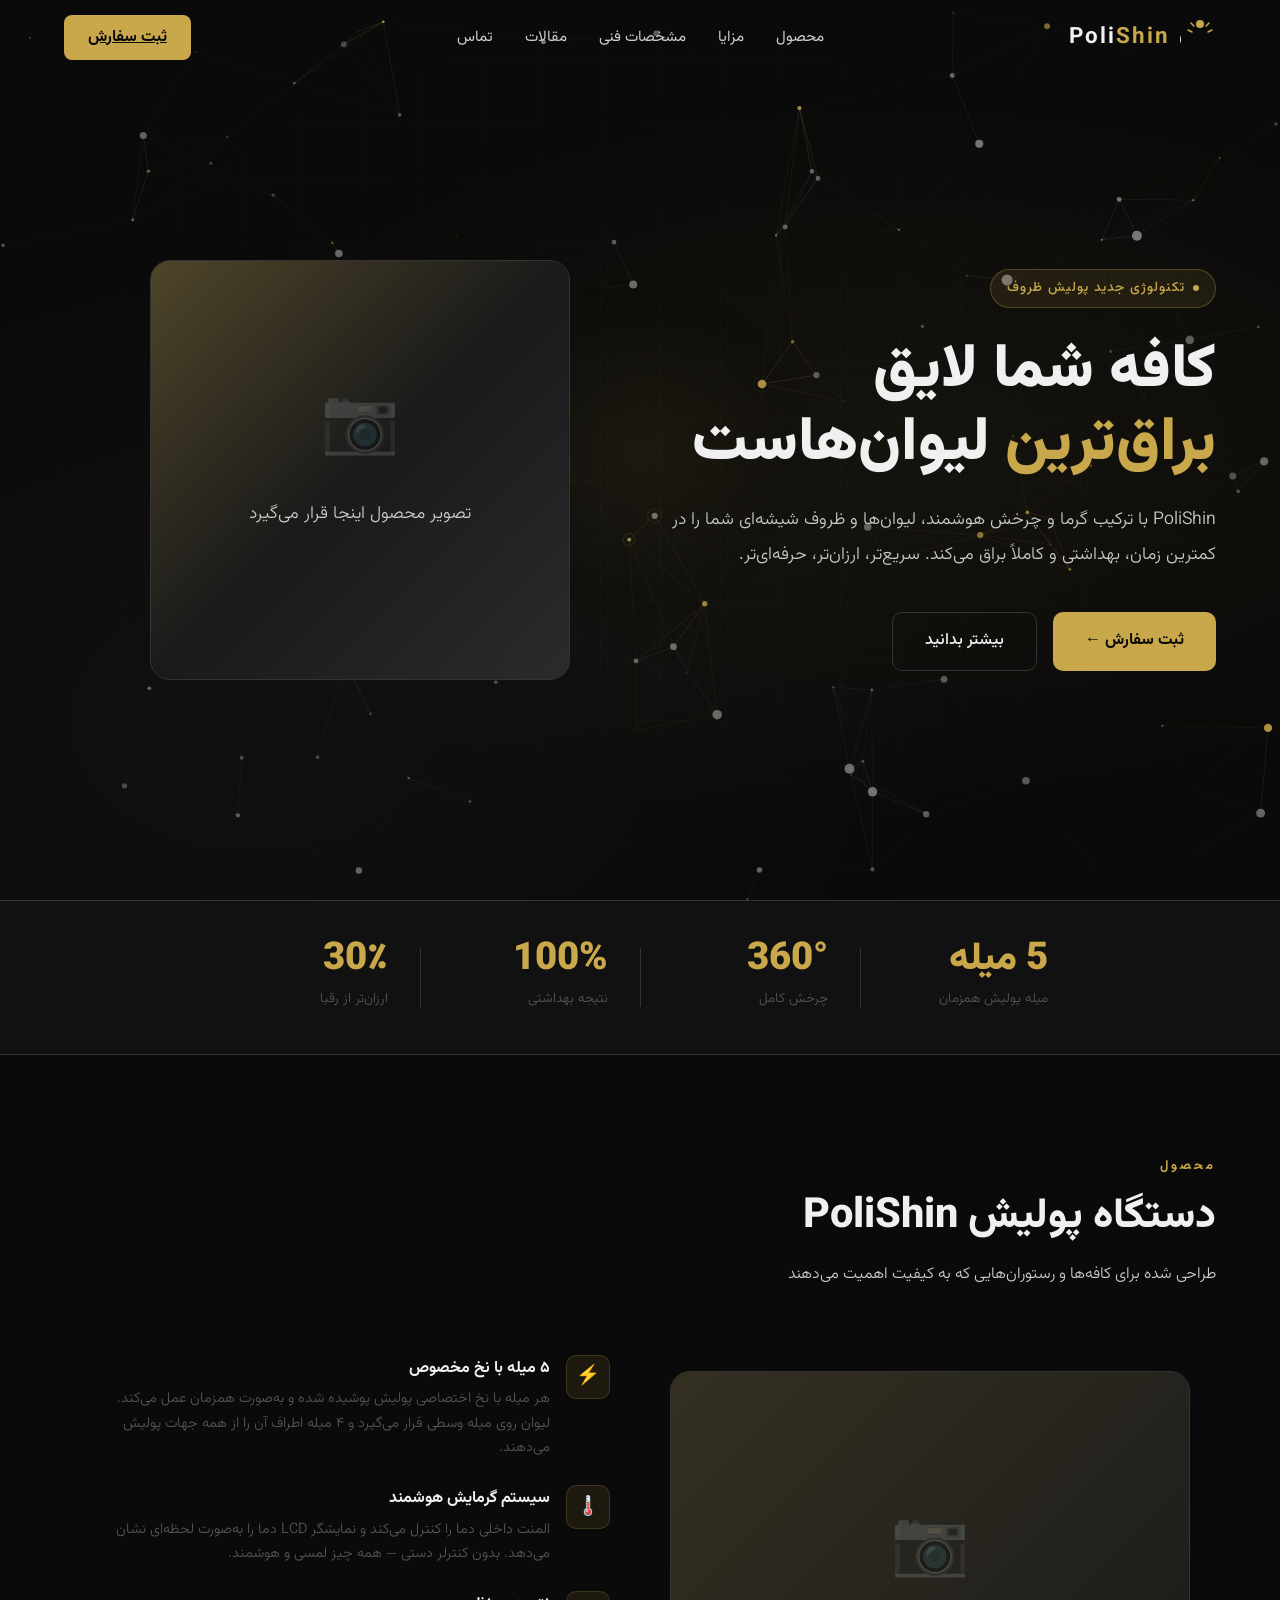
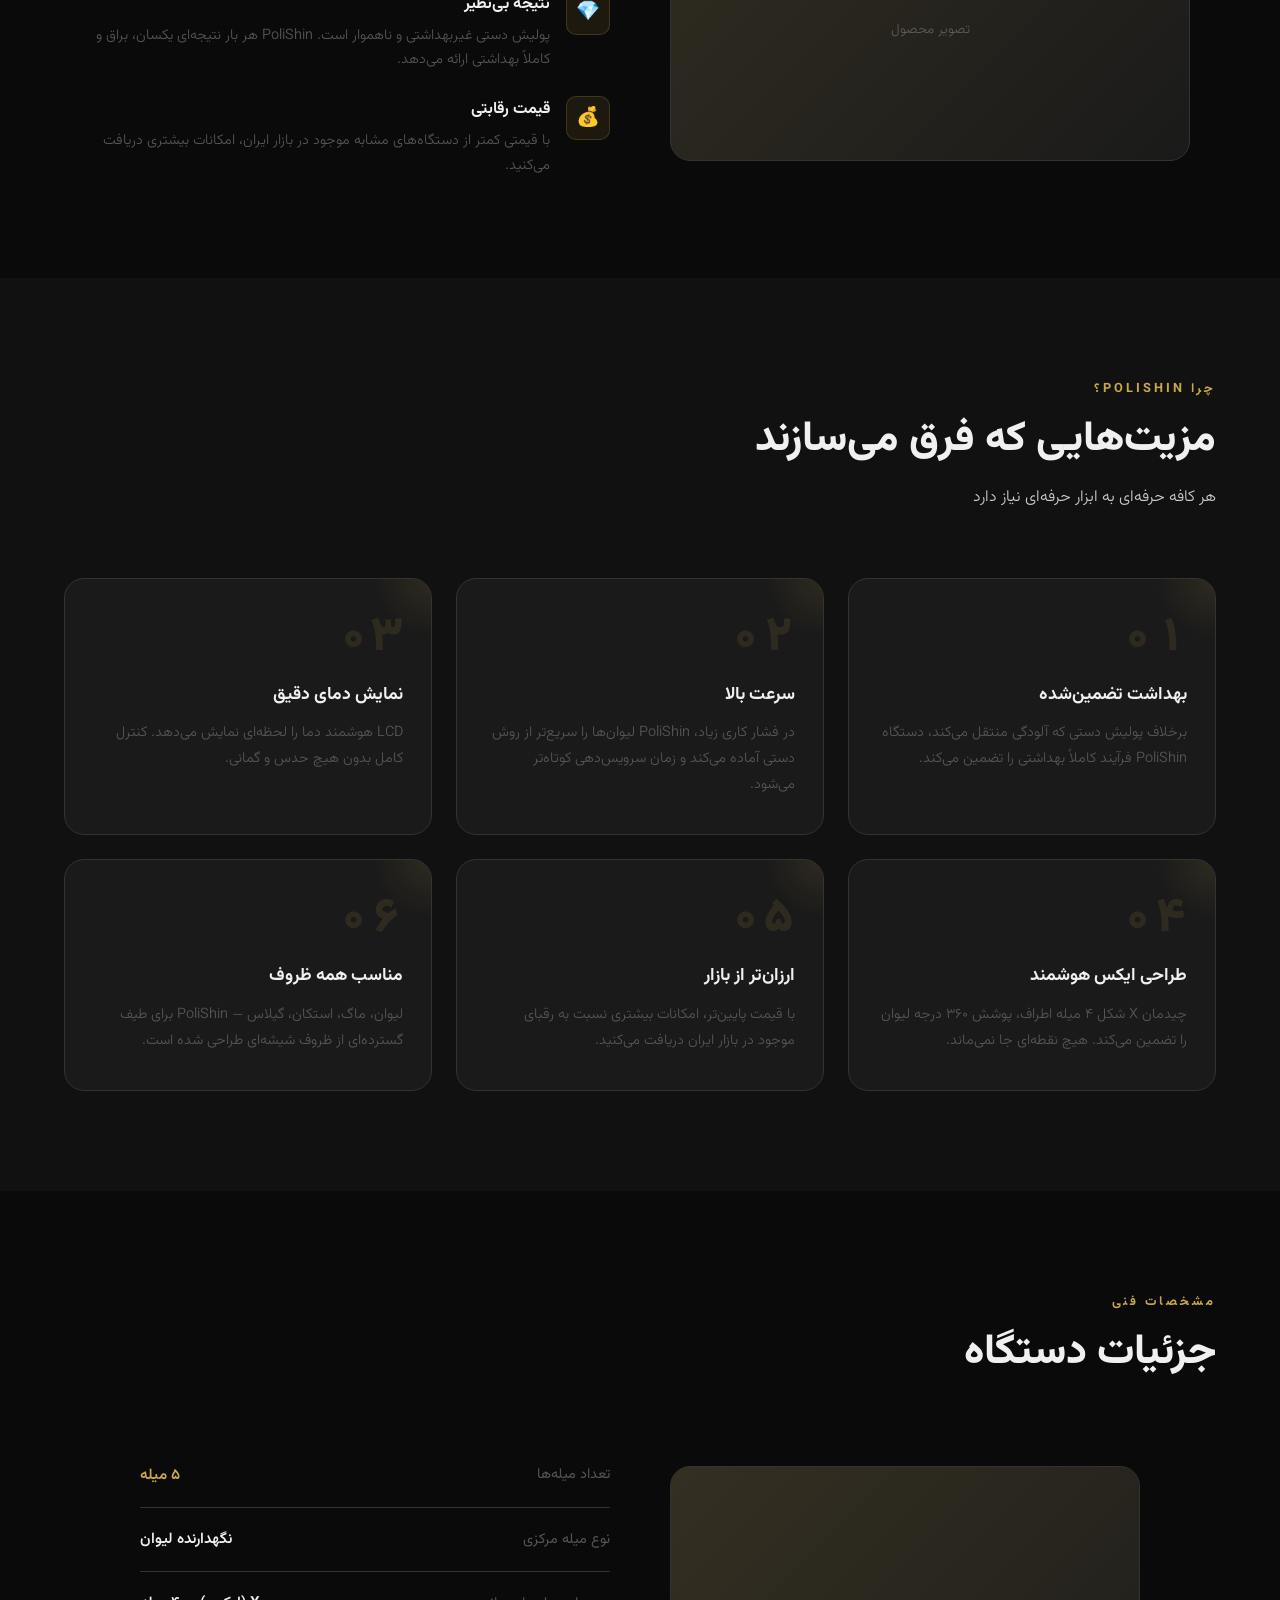
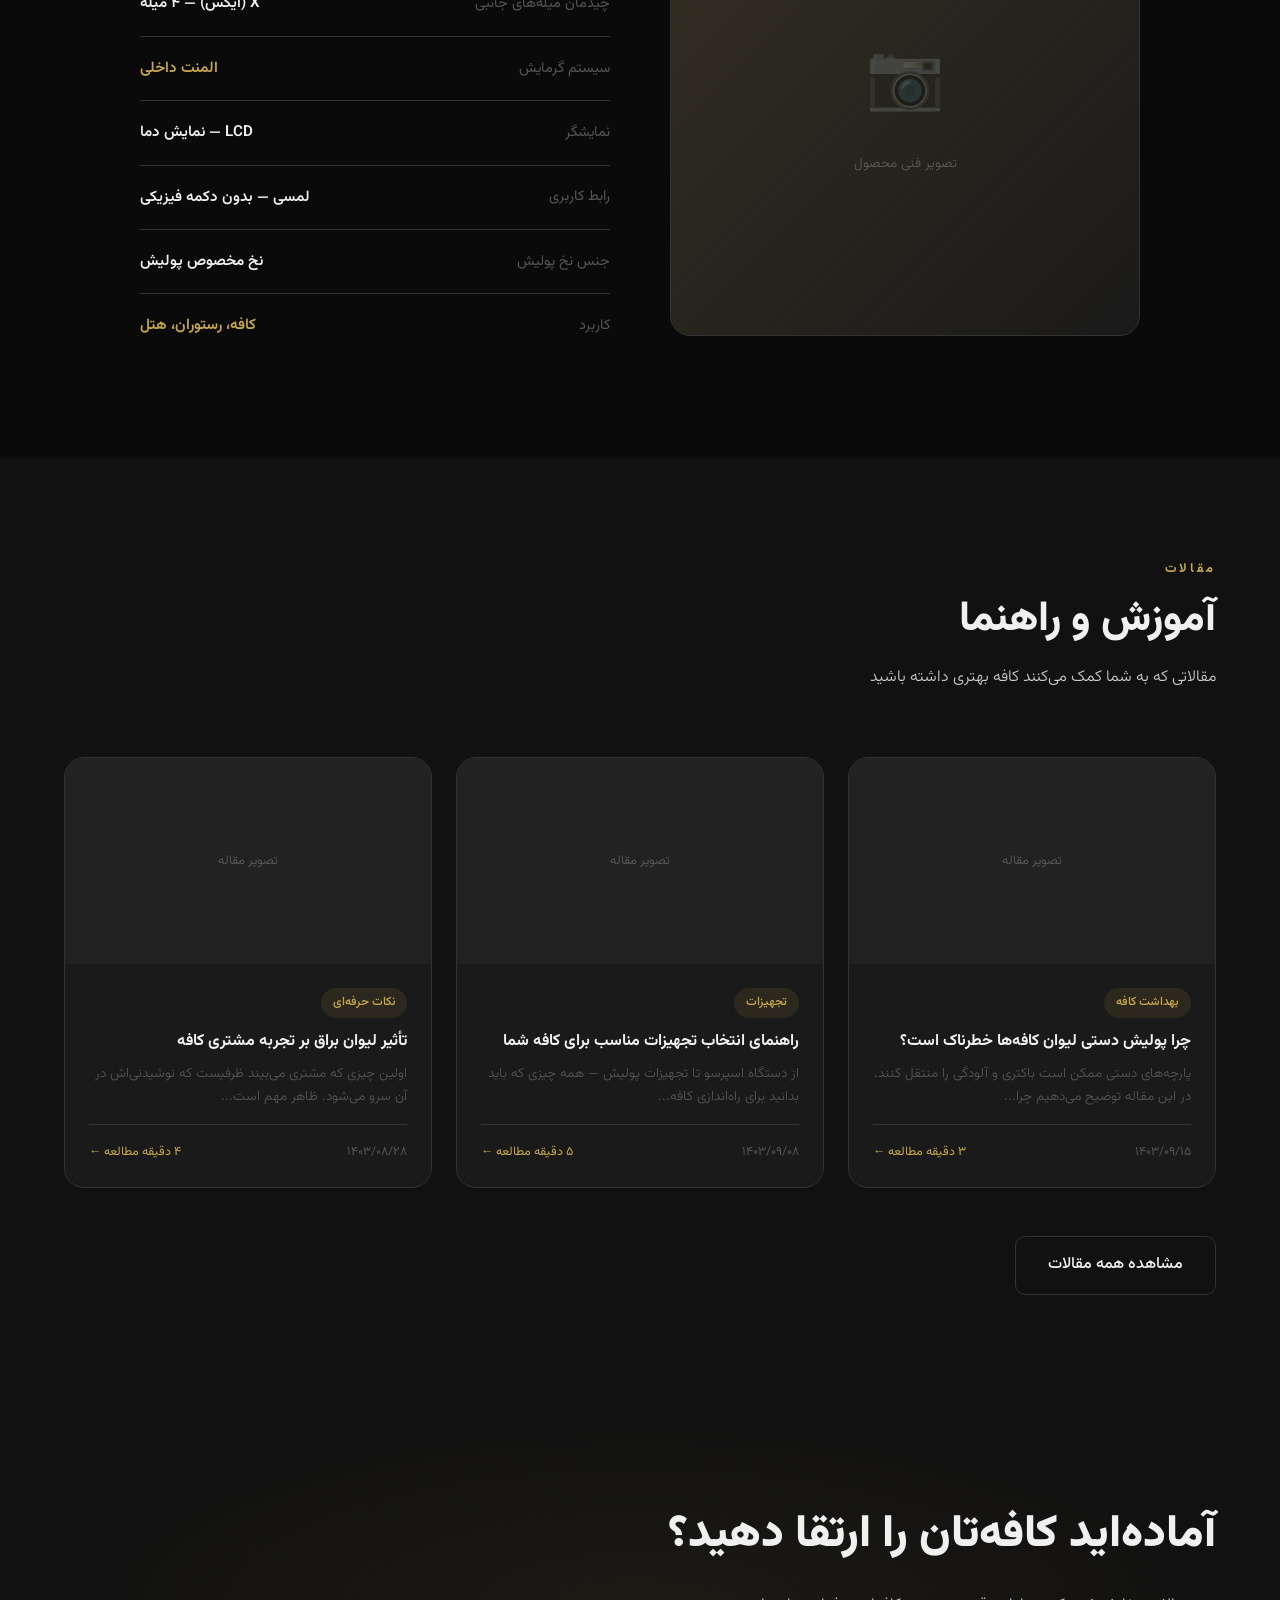
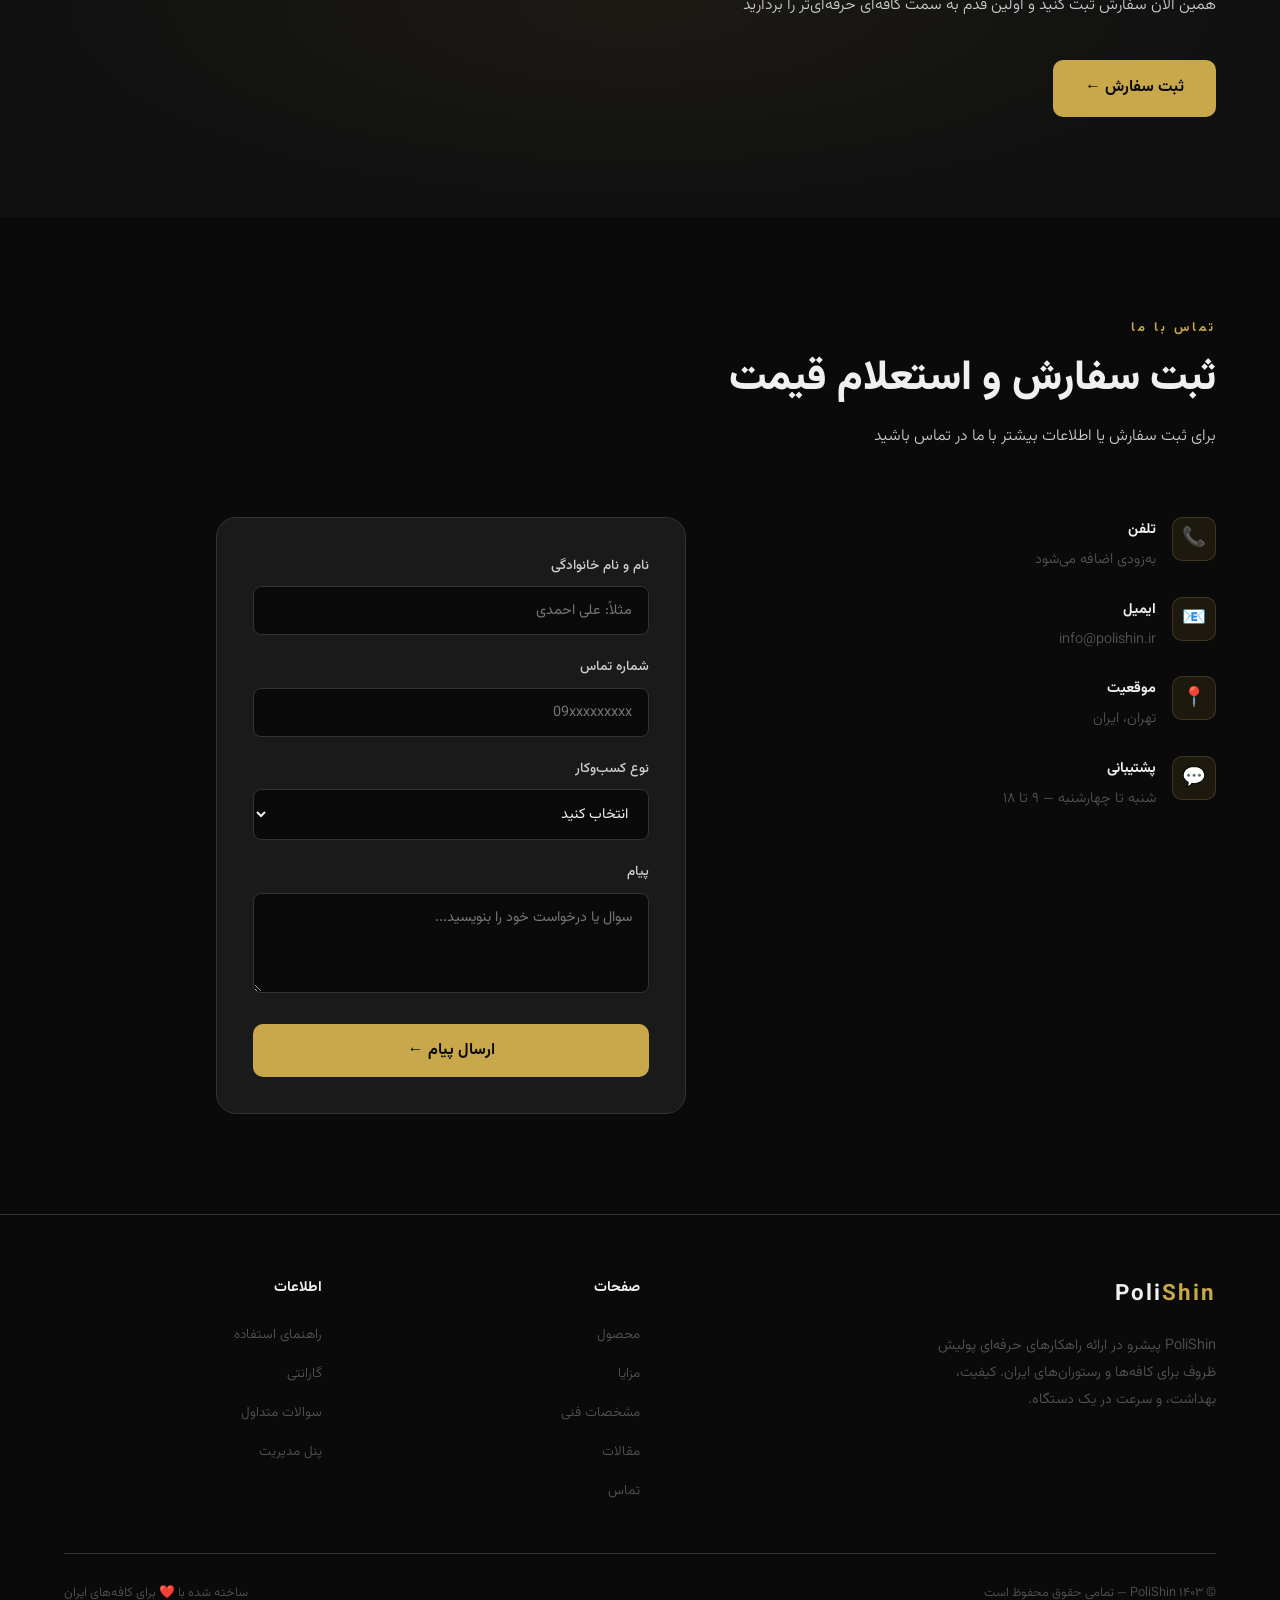
==== index.html @ c28c0245 "initial commit" ====
<!DOCTYPE html>
<html lang="fa" dir="rtl">
<head>
  <meta charset="UTF-8"/>
  <meta name="viewport" content="width=device-width, initial-scale=1.0"/>
  <meta name="description" content="PoliShin — دستگاه حرفه‌ای پولیش لیوان و ظروف شیشه‌ای برای کافه‌ها و رستوران‌ها. براق، بهداشتی، سریع."/>
  <meta name="keywords" content="پولیش لیوان, دستگاه پولیش کافه, براق کردن لیوان, تجهیزات کافه, PoliShin"/>
  <meta name="author" content="PoliShin"/>
  <meta property="og:title" content="PoliShin | پولیش حرفه‌ای برای کافه شما"/>
  <meta property="og:description" content="دستگاه پولیش لیوان و ظروف شیشه‌ای با تکنولوژی گرما و چرخش هوشمند"/>
  <meta property="og:type" content="website"/>
  <title>PoliShin | پولیش حرفه‌ای برای کافه شما</title>
  <link rel="preconnect" href="https://fonts.googleapis.com"/>
  <link rel="preconnect" href="https://fonts.gstatic.com" crossorigin/>
  <link href="https://fonts.googleapis.com/css2?family=Vazirmatn:wght@300;400;500;700;900&display=swap" rel="stylesheet"/>
  <link rel="stylesheet" href="css/style.css"/>
</head>
<body>
<canvas id="bg-canvas"></canvas>

<!-- ── NAVBAR ── -->
<nav>
  <a href="#" class="logo">
    <svg width="36" height="36" viewBox="0 0 36 36" fill="none">
      <text x="2" y="26" font-family="sans-serif" font-size="24" font-weight="900" fill="#f0f0f0">Po</text>
      <circle cx="20" cy="4" r="4" fill="#c8a84b"/>
      <line x1="20" y1="-2" x2="20" y2="-1" stroke="#c8a84b" stroke-width="1.5"/>
      <line x1="20" y1="0" x2="20" y2="0" stroke="#c8a84b" stroke-width="1.5"/>
      <line x1="26" y1="6" x2="29" y2="3" stroke="#c8a84b" stroke-width="1.5" stroke-linecap="round"/>
      <line x1="28" y1="12" x2="32" y2="10" stroke="#c8a84b" stroke-width="1.5" stroke-linecap="round"/>
      <line x1="14" y1="6" x2="11" y2="3" stroke="#c8a84b" stroke-width="1.5" stroke-linecap="round"/>
      <line x1="12" y1="12" x2="8" y2="10" stroke="#c8a84b" stroke-width="1.5" stroke-linecap="round"/>
    </svg>
    <span class="logo-text">Poli<span>Shin</span></span>
  </a>

  <ul class="nav-links">
    <li><a href="#product">محصول</a></li>
    <li><a href="#why">مزایا</a></li>
    <li><a href="#specs">مشخصات فنی</a></li>
    <li><a href="#articles">مقالات</a></li>
    <li><a href="#contact">تماس</a></li>
  </ul>

  <div class="nav-cta-wrap">
    <a href="#contact" class="nav-cta">ثبت سفارش</a>
    <button class="nav-toggle" aria-label="منو">
      <span></span><span></span><span></span>
    </button>
  </div>
</nav>

<!-- ── HERO ── -->
<section class="hero" id="home">
  <div class="hero-bg"></div>
  <div class="hero-grid"></div>

  <div class="hero-content">
    <div class="hero-eyebrow">تکنولوژی جدید پولیش ظروف</div>
    <h1>
      کافه شما لایق<br/>
      <span class="highlight">براق‌ترین</span> لیوان‌هاست
    </h1>
    <p>
      PoliShin با ترکیب گرما و چرخش هوشمند، لیوان‌ها و ظروف شیشه‌ای شما را
      در کمترین زمان، بهداشتی و کاملاً براق می‌کند. سریع‌تر، ارزان‌تر، حرفه‌ای‌تر.
    </p>
    <div class="hero-actions">
      <a href="#contact" class="btn-primary">ثبت سفارش ←</a>
      <a href="#product" class="btn-outline">بیشتر بدانید</a>
    </div>
  </div>

  <div class="hero-visual">
    <div class="hero-image-placeholder">
      <div class="placeholder-icon">📷</div>
      <p class="placeholder-text">تصویر محصول اینجا قرار می‌گیرد</p>
    </div>
  </div>
</section>

<!-- ── STATS ── -->
<div class="stats-bar">
  <div class="stat-item">
    <span class="stat-number" data-count="5" data-suffix=" میله">0</span>
    <span class="stat-label">میله پولیش همزمان</span>
  </div>
  <div class="stat-item">
    <span class="stat-number" data-count="360" data-suffix="°">0</span>
    <span class="stat-label">چرخش کامل</span>
  </div>
  <div class="stat-item">
    <span class="stat-number" data-count="100" data-suffix="%">0</span>
    <span class="stat-label">نتیجه بهداشتی</span>
  </div>
  <div class="stat-item">
    <span class="stat-number" data-count="30" data-suffix="٪">0</span>
    <span class="stat-label">ارزان‌تر از رقبا</span>
  </div>
</div>

<!-- ── PRODUCT ── -->
<section class="section" id="product">
  <div class="section-header fade-up">
    <span class="section-eyebrow">محصول</span>
    <h2 class="section-title">دستگاه پولیش PoliShin</h2>
    <p class="section-subtitle">
      طراحی شده برای کافه‌ها و رستوران‌هایی که به کیفیت اهمیت می‌دهند
    </p>
  </div>

  <div class="product-grid" style="max-width:1100px;margin:0 auto;">
    <div class="product-image-placeholder fade-up">
      <div class="placeholder-icon">📷</div>
      <p class="placeholder-text">تصویر محصول</p>
    </div>

    <div class="product-features">
      <div class="feature-item fade-up fade-up-delay-1">
        <div class="feature-icon">⚡</div>
        <div class="feature-text">
          <h4>۵ میله با نخ مخصوص</h4>
          <p>هر میله با نخ اختصاصی پولیش پوشیده شده و به‌صورت همزمان عمل می‌کند. لیوان روی میله وسطی قرار می‌گیرد و ۴ میله اطراف آن را از همه جهات پولیش می‌دهند.</p>
        </div>
      </div>
      <div class="feature-item fade-up fade-up-delay-2">
        <div class="feature-icon">🌡️</div>
        <div class="feature-text">
          <h4>سیستم گرمایش هوشمند</h4>
          <p>المنت داخلی دما را کنترل می‌کند و نمایشگر LCD دما را به‌صورت لحظه‌ای نشان می‌دهد. بدون کنترلر دستی — همه چیز لمسی و هوشمند.</p>
        </div>
      </div>
      <div class="feature-item fade-up fade-up-delay-3">
        <div class="feature-icon">💎</div>
        <div class="feature-text">
          <h4>نتیجه بی‌نظیر</h4>
          <p>پولیش دستی غیربهداشتی و ناهموار است. PoliShin هر بار نتیجه‌ای یکسان، براق و کاملاً بهداشتی ارائه می‌دهد.</p>
        </div>
      </div>
      <div class="feature-item fade-up fade-up-delay-4">
        <div class="feature-icon">💰</div>
        <div class="feature-text">
          <h4>قیمت رقابتی</h4>
          <p>با قیمتی کمتر از دستگاه‌های مشابه موجود در بازار ایران، امکانات بیشتری دریافت می‌کنید.</p>
        </div>
      </div>
    </div>
  </div>
</section>

<!-- ── WHY POLISHIN ── -->
<section class="section section-alt" id="why">
  <div class="section-header fade-up">
    <span class="section-eyebrow">چرا PoliShin؟</span>
    <h2 class="section-title">مزیت‌هایی که فرق می‌سازند</h2>
    <p class="section-subtitle">هر کافه حرفه‌ای به ابزار حرفه‌ای نیاز دارد</p>
  </div>

  <div class="why-grid">
    <div class="why-card fade-up fade-up-delay-1">
      <div class="why-number">۰۱</div>
      <h3>بهداشت تضمین‌شده</h3>
      <p>برخلاف پولیش دستی که آلودگی منتقل می‌کند، دستگاه PoliShin فرآیند کاملاً بهداشتی را تضمین می‌کند.</p>
    </div>
    <div class="why-card fade-up fade-up-delay-2">
      <div class="why-number">۰۲</div>
      <h3>سرعت بالا</h3>
      <p>در فشار کاری زیاد، PoliShin لیوان‌ها را سریع‌تر از روش دستی آماده می‌کند و زمان سرویس‌دهی کوتاه‌تر می‌شود.</p>
    </div>
    <div class="why-card fade-up fade-up-delay-3">
      <div class="why-number">۰۳</div>
      <h3>نمایش دمای دقیق</h3>
      <p>LCD هوشمند دما را لحظه‌ای نمایش می‌دهد. کنترل کامل بدون هیچ حدس و گمانی.</p>
    </div>
    <div class="why-card fade-up fade-up-delay-4">
      <div class="why-number">۰۴</div>
      <h3>طراحی ایکس هوشمند</h3>
      <p>چیدمان X شکل ۴ میله اطراف، پوشش ۳۶۰ درجه لیوان را تضمین می‌کند. هیچ نقطه‌ای جا نمی‌ماند.</p>
    </div>
    <div class="why-card fade-up fade-up-delay-5">
      <div class="why-number">۰۵</div>
      <h3>ارزان‌تر از بازار</h3>
      <p>با قیمت پایین‌تر، امکانات بیشتری نسبت به رقبای موجود در بازار ایران دریافت می‌کنید.</p>
    </div>
    <div class="why-card fade-up fade-up-delay-1">
      <div class="why-number">۰۶</div>
      <h3>مناسب همه ظروف</h3>
      <p>لیوان، ماگ، استکان، گیلاس — PoliShin برای طیف گسترده‌ای از ظروف شیشه‌ای طراحی شده است.</p>
    </div>
  </div>
</section>

<!-- ── SPECS ── -->
<section class="section" id="specs">
  <div class="section-header fade-up">
    <span class="section-eyebrow">مشخصات فنی</span>
    <h2 class="section-title">جزئیات دستگاه</h2>
  </div>

  <div class="specs-grid" style="max-width:1000px;margin:0 auto;">
    <div class="product-image-placeholder fade-up" style="aspect-ratio:1/1;">
      <div class="placeholder-icon">📷</div>
      <p class="placeholder-text">تصویر فنی محصول</p>
    </div>

    <div class="specs-list fade-up fade-up-delay-2">
      <div class="spec-row">
        <span class="spec-key">تعداد میله‌ها</span>
        <span class="spec-value gold">۵ میله</span>
      </div>
      <div class="spec-row">
        <span class="spec-key">نوع میله مرکزی</span>
        <span class="spec-value">نگهدارنده لیوان</span>
      </div>
      <div class="spec-row">
        <span class="spec-key">چیدمان میله‌های جانبی</span>
        <span class="spec-value">X (ایکس) — ۴ میله</span>
      </div>
      <div class="spec-row">
        <span class="spec-key">سیستم گرمایش</span>
        <span class="spec-value gold">المنت داخلی</span>
      </div>
      <div class="spec-row">
        <span class="spec-key">نمایشگر</span>
        <span class="spec-value">LCD — نمایش دما</span>
      </div>
      <div class="spec-row">
        <span class="spec-key">رابط کاربری</span>
        <span class="spec-value">لمسی — بدون دکمه فیزیکی</span>
      </div>
      <div class="spec-row">
        <span class="spec-key">جنس نخ پولیش</span>
        <span class="spec-value">نخ مخصوص پولیش</span>
      </div>
      <div class="spec-row">
        <span class="spec-key">کاربرد</span>
        <span class="spec-value gold">کافه، رستوران، هتل</span>
      </div>
    </div>
  </div>
</section>

<!-- ── ARTICLES ── -->
<section class="section section-alt" id="articles">
  <div class="section-header fade-up">
    <span class="section-eyebrow">مقالات</span>
    <h2 class="section-title">آموزش و راهنما</h2>
    <p class="section-subtitle">مقالاتی که به شما کمک می‌کنند کافه بهتری داشته باشید</p>
  </div>

  <div class="articles-grid">
    <a href="pages/article.html" class="article-card fade-up fade-up-delay-1">
      <div class="article-thumb">تصویر مقاله</div>
      <div class="article-body">
        <span class="article-tag">بهداشت کافه</span>
        <h3>چرا پولیش دستی لیوان کافه‌ها خطرناک است؟</h3>
        <p>پارچه‌های دستی ممکن است باکتری و آلودگی را منتقل کنند. در این مقاله توضیح می‌دهیم چرا...</p>
        <div class="article-meta">
          <span class="article-date">۱۴۰۳/۰۹/۱۵</span>
          <span class="article-read">۳ دقیقه مطالعه ←</span>
        </div>
      </div>
    </a>

    <a href="pages/article.html" class="article-card fade-up fade-up-delay-2">
      <div class="article-thumb">تصویر مقاله</div>
      <div class="article-body">
        <span class="article-tag">تجهیزات</span>
        <h3>راهنمای انتخاب تجهیزات مناسب برای کافه شما</h3>
        <p>از دستگاه اسپرسو تا تجهیزات پولیش — همه چیزی که باید بدانید برای راه‌اندازی کافه...</p>
        <div class="article-meta">
          <span class="article-date">۱۴۰۳/۰۹/۰۸</span>
          <span class="article-read">۵ دقیقه مطالعه ←</span>
        </div>
      </div>
    </a>

    <a href="pages/article.html" class="article-card fade-up fade-up-delay-3">
      <div class="article-thumb">تصویر مقاله</div>
      <div class="article-body">
        <span class="article-tag">نکات حرفه‌ای</span>
        <h3>تأثیر لیوان براق بر تجربه مشتری کافه</h3>
        <p>اولین چیزی که مشتری می‌بیند ظرفیست که نوشیدنی‌اش در آن سرو می‌شود. ظاهر مهم است...</p>
        <div class="article-meta">
          <span class="article-date">۱۴۰۳/۰۸/۲۸</span>
          <span class="article-read">۴ دقیقه مطالعه ←</span>
        </div>
      </div>
    </a>
  </div>

  <div class="articles-more fade-up">
    <a href="pages/articles.html" class="btn-outline">مشاهده همه مقالات</a>
  </div>
</section>

<!-- ── CTA ── -->
<section class="cta-section">
  <h2 class="fade-up">آماده‌اید کافه‌تان را ارتقا دهید؟</h2>
  <p class="fade-up fade-up-delay-1">همین الان سفارش ثبت کنید و اولین قدم به سمت کافه‌ای حرفه‌ای‌تر را بردارید</p>
  <a href="#contact" class="btn-primary fade-up fade-up-delay-2">ثبت سفارش ←</a>
</section>

<!-- ── CONTACT ── -->
<section class="section" id="contact">
  <div class="section-header fade-up">
    <span class="section-eyebrow">تماس با ما</span>
    <h2 class="section-title">ثبت سفارش و استعلام قیمت</h2>
    <p class="section-subtitle">برای ثبت سفارش یا اطلاعات بیشتر با ما در تماس باشید</p>
  </div>

  <div class="contact-grid">
    <div class="contact-info fade-up">
      <div class="contact-item">
        <div class="contact-icon">📞</div>
        <div>
          <h4>تلفن</h4>
          <p>به‌زودی اضافه می‌شود</p>
        </div>
      </div>
      <div class="contact-item">
        <div class="contact-icon">📧</div>
        <div>
          <h4>ایمیل</h4>
          <p>info@polishin.ir</p>
        </div>
      </div>
      <div class="contact-item">
        <div class="contact-icon">📍</div>
        <div>
          <h4>موقعیت</h4>
          <p>تهران، ایران</p>
        </div>
      </div>
      <div class="contact-item">
        <div class="contact-icon">💬</div>
        <div>
          <h4>پشتیبانی</h4>
          <p>شنبه تا چهارشنبه — ۹ تا ۱۸</p>
        </div>
      </div>
    </div>

    <div class="contact-form fade-up fade-up-delay-2">
      <form>
        <div class="form-group">
          <label>نام و نام خانوادگی</label>
          <input type="text" placeholder="مثلاً: علی احمدی" required/>
        </div>
        <div class="form-group">
          <label>شماره تماس</label>
          <input type="tel" placeholder="09xxxxxxxxx" required/>
        </div>
        <div class="form-group">
          <label>نوع کسب‌وکار</label>
          <select>
            <option value="">انتخاب کنید</option>
            <option>کافه</option>
            <option>رستوران</option>
            <option>هتل</option>
            <option>سایر</option>
          </select>
        </div>
        <div class="form-group">
          <label>پیام</label>
          <textarea placeholder="سوال یا درخواست خود را بنویسید..."></textarea>
        </div>
        <button type="submit" class="btn-primary" style="width:100%;justify-content:center;">ارسال پیام ←</button>
      </form>
    </div>
  </div>
</section>

<!-- ── FOOTER ── -->
<footer>
  <div class="footer-grid">
    <div class="footer-about">
      <a href="#" class="logo">
        <span class="logo-text">Poli<span>Shin</span></span>
      </a>
      <p>PoliShin پیشرو در ارائه راهکارهای حرفه‌ای پولیش ظروف برای کافه‌ها و رستوران‌های ایران. کیفیت، بهداشت، و سرعت در یک دستگاه.</p>
    </div>

    <div class="footer-col">
      <h4>صفحات</h4>
      <ul>
        <li><a href="#product">محصول</a></li>
        <li><a href="#why">مزایا</a></li>
        <li><a href="#specs">مشخصات فنی</a></li>
        <li><a href="#articles">مقالات</a></li>
        <li><a href="#contact">تماس</a></li>
      </ul>
    </div>

    <div class="footer-col">
      <h4>اطلاعات</h4>
      <ul>
        <li><a href="#">راهنمای استفاده</a></li>
        <li><a href="#">گارانتی</a></li>
        <li><a href="#">سوالات متداول</a></li>
        <li><a href="admin/index.html">پنل مدیریت</a></li>
      </ul>
    </div>
  </div>

  <div class="footer-bottom">
    <p>© ۱۴۰۳ PoliShin — تمامی حقوق محفوظ است</p>
    <p>ساخته شده با ❤️ برای کافه‌های ایران</p>
  </div>
</footer>

<script src="js/main.js"></script>
<script src="js/bg3d.js"></script>
<script src="js/api.js"></script>
</body>
</html>
---- css/style.css ----
@import url('https://fonts.googleapis.com/css2?family=Vazirmatn:wght@300;400;500;700;900&display=swap');

:root {
  --black: #0a0a0a;
  --black2: #111111;
  --black3: #1a1a1a;
  --black4: #222222;
  --gold: #c8a84b;
  --gold-light: #e2c26a;
  --silver: #c0c0c0;
  --white: #f0f0f0;
  --white2: #cccccc;
  --gray: #555555;
  --gray2: #333333;
  --radius: 12px;
  --radius-lg: 20px;
  --transition: 0.3s ease;
}

* { margin: 0; padding: 0; box-sizing: border-box; }

html { scroll-behavior: smooth; }

body {
  font-family: 'Vazirmatn', sans-serif;
  background: var(--black);
  color: var(--white);
  direction: rtl;
  overflow-x: hidden;
  line-height: 1.8;
}


/* ── GLOBAL 3D BACKGROUND ── */
#bg-canvas {
  position: fixed;
  top: 0; left: 0;
  width: 100%; height: 100%;
  pointer-events: none;
  z-index: 0;
  opacity: 0.9;
}
/* ── SCROLLBAR ── */
::-webkit-scrollbar { width: 4px; }
::-webkit-scrollbar-track { background: var(--black2); }
::-webkit-scrollbar-thumb { background: var(--gold); border-radius: 2px; }

/* ── SELECTION ── */
::selection { background: var(--gold); color: var(--black); }

/* ── NAVBAR ── */
nav {
  position: fixed;
  top: 0; left: 0; right: 0;
  z-index: 1000;
  padding: 18px 5%;
  display: grid;
  grid-template-columns: 1fr auto 1fr;
  align-items: center;
  transition: var(--transition);
}

.nav-links {
  justify-self: center;
}

.nav-cta-wrap {
  justify-self: end;
}

nav.scrolled {
  background: rgba(10,10,10,0.95);
  backdrop-filter: blur(12px);
  border-bottom: 1px solid var(--gray2);
  padding: 12px 5%;
}

.logo {
  display: flex;
  align-items: center;
  gap: 10px;
  text-decoration: none;
}

.logo-icon {
  position: relative;
  width: 38px;
  height: 38px;
}

.logo-text {
  font-size: 1.4rem;
  font-weight: 700;
  color: var(--white);
  letter-spacing: 2px;
}

.logo-text span { color: var(--gold); }

.nav-links {
  display: flex;
  align-items: center;
  gap: 32px;
  list-style: none;
}

.nav-links a {
  color: var(--white2);
  text-decoration: none;
  font-size: 0.95rem;
  font-weight: 400;
  transition: var(--transition);
  position: relative;
}

.nav-links a::after {
  content: '';
  position: absolute;
  bottom: -4px; right: 0;
  width: 0; height: 1.5px;
  background: var(--gold);
  transition: var(--transition);
}

.nav-links a:hover { color: var(--gold); }
.nav-links a:hover::after { width: 100%; }

.nav-cta {
  background: var(--gold);
  color: var(--black) !important;
  padding: 10px 24px;
  border-radius: 8px;
  font-weight: 700 !important;
  transition: var(--transition) !important;
}

.nav-cta:hover {
  background: var(--gold-light) !important;
  color: var(--black) !important;
}

.nav-cta::after { display: none !important; }

.nav-toggle {
  display: none;
  flex-direction: column;
  gap: 5px;
  cursor: pointer;
  background: none;
  border: none;
  padding: 4px;
}

.nav-toggle span {
  display: block;
  width: 24px; height: 2px;
  background: var(--white);
  border-radius: 2px;
  transition: var(--transition);
}

/* ── HERO ── */
.hero {
  min-height: 100vh;
  display: flex;
  align-items: center;
  padding: 120px 5% 80px;
  position: relative;
  overflow: hidden;
}

.hero-bg {
  position: absolute;
  inset: 0;
  background: radial-gradient(ellipse at 70% 50%, rgba(200,168,75,0.06) 0%, transparent 60%),
              radial-gradient(ellipse at 20% 80%, rgba(192,192,192,0.04) 0%, transparent 50%);
  pointer-events: none;
}

.hero-grid {
  position: absolute;
  inset: 0;
  background-image: linear-gradient(rgba(255,255,255,0.02) 1px, transparent 1px),
                    linear-gradient(90deg, rgba(255,255,255,0.02) 1px, transparent 1px);
  background-size: 60px 60px;
  pointer-events: none;
  mask-image: radial-gradient(ellipse at center, black 30%, transparent 80%);
}

.hero-content {
  flex: 1;
  max-width: 560px;
  position: relative;
  z-index: 2;
}

.hero-visual {
  flex: 1;
  display: flex;
  justify-content: center;
  align-items: center;
  position: relative;
  z-index: 2;
}

.hero-eyebrow {
  display: inline-flex;
  align-items: center;
  gap: 8px;
  background: rgba(200,168,75,0.1);
  border: 1px solid rgba(200,168,75,0.3);
  color: var(--gold);
  padding: 6px 16px;
  border-radius: 100px;
  font-size: 0.85rem;
  font-weight: 500;
  margin-bottom: 28px;
  letter-spacing: 1px;
}

.hero-eyebrow::before {
  content: '';
  width: 6px; height: 6px;
  border-radius: 50%;
  background: var(--gold);
  animation: pulse 2s infinite;
}

@keyframes pulse {
  0%, 100% { opacity: 1; transform: scale(1); }
  50% { opacity: 0.4; transform: scale(0.8); }
}

.hero h1 {
  font-size: clamp(2.4rem, 5vw, 3.8rem);
  font-weight: 900;
  line-height: 1.2;
  margin-bottom: 20px;
  color: var(--white);
}

.hero h1 .highlight {
  color: var(--gold);
  position: relative;
}

.hero p {
  font-size: 1.1rem;
  color: var(--white2);
  margin-bottom: 40px;
  font-weight: 300;
  line-height: 2;
}

.hero-actions {
  display: flex;
  gap: 16px;
  flex-wrap: wrap;
}

.btn-primary {
  background: var(--gold);
  color: var(--black);
  padding: 14px 32px;
  border-radius: 10px;
  font-size: 1rem;
  font-weight: 700;
  text-decoration: none;
  font-family: 'Vazirmatn', sans-serif;
  transition: var(--transition);
  border: none;
  cursor: pointer;
  display: inline-flex;
  align-items: center;
  gap: 8px;
}

.btn-primary:hover {
  background: var(--gold-light);
  transform: translateY(-2px);
}

.btn-outline {
  background: transparent;
  color: var(--white);
  padding: 14px 32px;
  border-radius: 10px;
  font-size: 1rem;
  font-weight: 500;
  text-decoration: none;
  font-family: 'Vazirmatn', sans-serif;
  transition: var(--transition);
  border: 1px solid var(--gray2);
  cursor: pointer;
  display: inline-flex;
  align-items: center;
  gap: 8px;
}

.btn-outline:hover {
  border-color: var(--gold);
  color: var(--gold);
  transform: translateY(-2px);
}

.hero-visual {
  flex: 1;
  display: flex;
  justify-content: center;
  align-items: center;
  position: relative;
  z-index: 2;
}

.hero-image-placeholder {
  width: 420px;
  height: 420px;
  border-radius: var(--radius-lg);
  background: var(--black3);
  border: 1px solid var(--gray2);
  display: flex;
  flex-direction: column;
  align-items: center;
  justify-content: center;
  gap: 12px;
  position: relative;
  overflow: hidden;
}

.hero-image-placeholder::before {
  content: '';
  position: absolute;
  inset: -1px;
  border-radius: var(--radius-lg);
  background: linear-gradient(135deg, rgba(200,168,75,0.3), transparent, rgba(192,192,192,0.1));
  pointer-events: none;
}

.placeholder-icon {
  font-size: 4rem;
  opacity: 0.2;
}

.placeholder-text {
  color: var(--gray);
  font-size: 0.85rem;
  font-weight: 300;
}

/* ── STATS ── */
.stats-bar {
  background: var(--black2);
  border-top: 1px solid var(--gray2);
  border-bottom: 1px solid var(--gray2);
  padding: 40px 5%;
  display: flex;
  justify-content: center;
  gap: 0;
}

.stat-item {
  flex: 1;
  max-width: 220px;
  text-align: right;
  padding: 0 32px;
  position: relative;
}

.stat-item:not(:last-child)::after {
  content: '';
  position: absolute;
  left: 0; top: 10%; bottom: 10%;
  width: 1px;
  background: var(--gray2);
}

.stat-number {
  font-size: 2.4rem;
  font-weight: 900;
  color: var(--gold);
  display: block;
  line-height: 1;
  margin-bottom: 6px;
}

.stat-label {
  font-size: 0.85rem;
  color: var(--gray);
  font-weight: 300;
}

/* ── SECTIONS ── */
.section {
  padding: 100px 5%;
}

.section-alt { background: var(--black2); }

.section-header {
  text-align: right;
  margin-bottom: 64px;
}

.section-eyebrow {
  color: var(--gold);
  font-size: 0.8rem;
  font-weight: 700;
  letter-spacing: 3px;
  text-transform: uppercase;
  margin-bottom: 12px;
  display: block;
}

.section-title {
  font-size: clamp(1.8rem, 3.5vw, 2.6rem);
  font-weight: 800;
  color: var(--white);
  line-height: 1.3;
  margin-bottom: 16px;
}

.section-subtitle {
  font-size: 1rem;
  color: var(--white2);
  font-weight: 300;
  max-width: 520px;
  margin: 0;
  line-height: 1.9;
}

/* ── PRODUCT SECTION ── */
.product-grid {
  display: grid;
  grid-template-columns: 1fr 1fr;
  gap: 60px;
  align-items: center;
  max-width: 1200px;
  margin: 0;
}

.product-image-placeholder {
  aspect-ratio: 4/3;
  background: var(--black3);
  border-radius: var(--radius-lg);
  border: 1px solid var(--gray2);
  display: flex;
  flex-direction: column;
  align-items: center;
  justify-content: center;
  gap: 12px;
  position: relative;
  overflow: hidden;
}

.product-image-placeholder::before {
  content: '';
  position: absolute;
  inset: -1px;
  border-radius: var(--radius-lg);
  background: linear-gradient(135deg, rgba(200,168,75,0.15), transparent);
  pointer-events: none;
}

.product-features {
  display: flex;
  flex-direction: column;
  gap: 24px;
}

.feature-item {
  display: flex;
  gap: 16px;
  align-items: flex-start;
}

.feature-icon {
  width: 44px;
  height: 44px;
  border-radius: 10px;
  background: rgba(200,168,75,0.1);
  border: 1px solid rgba(200,168,75,0.2);
  display: flex;
  align-items: center;
  justify-content: center;
  font-size: 1.2rem;
  flex-shrink: 0;
  color: var(--gold);
}

.feature-text h4 {
  font-size: 1rem;
  font-weight: 700;
  color: var(--white);
  margin-bottom: 4px;
}

.feature-text p {
  font-size: 0.9rem;
  color: var(--gray);
  font-weight: 300;
  line-height: 1.7;
}

/* ── WHY SECTION ── */
.why-grid {
  display: grid;
  grid-template-columns: repeat(3, 1fr);
  gap: 24px;
  max-width: 1200px;
  margin: 0;
}

.why-card {
  background: var(--black3);
  border: 1px solid var(--gray2);
  border-radius: var(--radius-lg);
  padding: 36px 28px;
  transition: var(--transition);
  position: relative;
  overflow: hidden;
}

.why-card::before {
  content: '';
  position: absolute;
  top: 0; right: 0;
  width: 60px; height: 60px;
  background: radial-gradient(circle at top right, rgba(200,168,75,0.12), transparent 70%);
  pointer-events: none;
}

.why-card:hover {
  border-color: rgba(200,168,75,0.4);
  transform: translateY(-4px);
}

.why-number {
  font-size: 3rem;
  font-weight: 900;
  color: rgba(200,168,75,0.12);
  line-height: 1;
  margin-bottom: 16px;
  font-variant-numeric: tabular-nums;
}

.why-card h3 {
  font-size: 1.1rem;
  font-weight: 700;
  color: var(--white);
  margin-bottom: 10px;
}

.why-card p {
  font-size: 0.9rem;
  color: var(--gray);
  font-weight: 300;
  line-height: 1.8;
}

/* ── SPECS ── */
.specs-grid {
  display: grid;
  grid-template-columns: 1fr 1fr;
  gap: 60px;
  align-items: center;
  max-width: 1200px;
  margin: 0;
}

.specs-list { display: flex; flex-direction: column; gap: 0; }

.spec-row {
  display: flex;
  justify-content: space-between;
  align-items: center;
  padding: 18px 0;
  border-bottom: 1px solid var(--gray2);
}

.spec-row:last-child { border-bottom: none; }

.spec-key {
  font-size: 0.9rem;
  color: var(--gray);
  font-weight: 400;
}

.spec-value {
  font-size: 0.95rem;
  color: var(--white);
  font-weight: 600;
}

.spec-value.gold { color: var(--gold); }

/* ── ARTICLES ── */
.articles-grid {
  display: grid;
  grid-template-columns: repeat(3, 1fr);
  gap: 24px;
  max-width: 1200px;
  margin: 0 auto 48px;
}

.article-card {
  background: var(--black3);
  border: 1px solid var(--gray2);
  border-radius: var(--radius-lg);
  overflow: hidden;
  transition: var(--transition);
  text-decoration: none;
  display: block;
}

.article-card:hover {
  border-color: rgba(200,168,75,0.3);
  transform: translateY(-4px);
}

.article-thumb {
  aspect-ratio: 16/9;
  background: var(--black4);
  display: flex;
  align-items: center;
  justify-content: center;
  color: var(--gray);
  font-size: 0.8rem;
}

.article-body { padding: 24px; }

.article-tag {
  display: inline-block;
  background: rgba(200,168,75,0.1);
  color: var(--gold);
  font-size: 0.75rem;
  padding: 4px 12px;
  border-radius: 100px;
  margin-bottom: 12px;
  font-weight: 500;
}

.article-body h3 {
  font-size: 1rem;
  font-weight: 700;
  color: var(--white);
  margin-bottom: 8px;
  line-height: 1.5;
}

.article-body p {
  font-size: 0.85rem;
  color: var(--gray);
  font-weight: 300;
  line-height: 1.7;
}

.article-meta {
  display: flex;
  justify-content: space-between;
  align-items: center;
  margin-top: 16px;
  padding-top: 16px;
  border-top: 1px solid var(--gray2);
}

.article-date { font-size: 0.78rem; color: var(--gray); }
.article-read { font-size: 0.78rem; color: var(--gold); }

.articles-more {
  text-align: right;
}

/* ── CTA SECTION ── */
.cta-section {
  padding: 100px 5%;
  text-align: right;
  background: var(--black2);
  position: relative;
  overflow: hidden;
}

.cta-section::before {
  content: '';
  position: absolute;
  inset: 0;
  background: radial-gradient(ellipse at center, rgba(200,168,75,0.06) 0%, transparent 65%);
  pointer-events: none;
}

.cta-section h2 {
  font-size: clamp(1.8rem, 3.5vw, 2.8rem);
  font-weight: 900;
  margin-bottom: 16px;
  position: relative;
}

.cta-section p {
  color: var(--white2);
  font-size: 1rem;
  font-weight: 300;
  margin-bottom: 40px;
  position: relative;
}

/* ── CONTACT ── */
.contact-grid {
  display: grid;
  grid-template-columns: 1fr 1fr;
  gap: 60px;
  max-width: 1000px;
  margin: 0;
  align-items: start;
}

.contact-info { display: flex; flex-direction: column; gap: 24px; }

.contact-item {
  display: flex;
  gap: 16px;
  align-items: flex-start;
}

.contact-icon {
  width: 44px;
  height: 44px;
  border-radius: 10px;
  background: rgba(200,168,75,0.1);
  border: 1px solid rgba(200,168,75,0.2);
  display: flex;
  align-items: center;
  justify-content: center;
  font-size: 1.2rem;
  flex-shrink: 0;
}

.contact-item h4 {
  font-size: 0.9rem;
  font-weight: 700;
  color: var(--white);
  margin-bottom: 4px;
}

.contact-item p {
  font-size: 0.9rem;
  color: var(--gray);
  font-weight: 300;
}

.contact-form {
  background: var(--black3);
  border: 1px solid var(--gray2);
  border-radius: var(--radius-lg);
  padding: 36px;
}

.form-group { margin-bottom: 20px; }

.form-group label {
  display: block;
  font-size: 0.85rem;
  font-weight: 500;
  color: var(--white2);
  margin-bottom: 8px;
}

.form-group input,
.form-group textarea,
.form-group select {
  width: 100%;
  background: var(--black);
  border: 1px solid var(--gray2);
  border-radius: 8px;
  padding: 12px 16px;
  color: var(--white);
  font-family: 'Vazirmatn', sans-serif;
  font-size: 0.9rem;
  transition: var(--transition);
  direction: rtl;
}

.form-group input:focus,
.form-group textarea:focus,
.form-group select:focus {
  outline: none;
  border-color: var(--gold);
}

.form-group textarea { resize: vertical; min-height: 100px; }

/* ── FOOTER ── */
footer {
  background: var(--black);
  border-top: 1px solid var(--gray2);
  padding: 60px 5% 30px;
}

.footer-grid {
  display: grid;
  grid-template-columns: 2fr 1fr 1fr;
  gap: 60px;
  margin-bottom: 48px;
}

.footer-about p {
  font-size: 0.9rem;
  color: var(--gray);
  font-weight: 300;
  line-height: 1.9;
  margin-top: 16px;
  max-width: 280px;
}

.footer-col h4 {
  font-size: 0.9rem;
  font-weight: 700;
  color: var(--white);
  margin-bottom: 20px;
}

.footer-col ul { list-style: none; display: flex; flex-direction: column; gap: 10px; }

.footer-col ul li a {
  font-size: 0.85rem;
  color: var(--gray);
  text-decoration: none;
  transition: var(--transition);
  font-weight: 300;
}

.footer-col ul li a:hover { color: var(--gold); }

.footer-bottom {
  border-top: 1px solid var(--gray2);
  padding-top: 28px;
  display: flex;
  justify-content: space-between;
  align-items: center;
}

.footer-bottom p { font-size: 0.8rem; color: var(--gray); font-weight: 300; }

/* ── ANIMATIONS ── */
.fade-up {
  opacity: 0;
  transform: translateY(30px);
  transition: opacity 0.7s ease, transform 0.7s ease;
}

.fade-up.visible {
  opacity: 1;
  transform: translateY(0);
}

.fade-up-delay-1 { transition-delay: 0.1s; }
.fade-up-delay-2 { transition-delay: 0.2s; }
.fade-up-delay-3 { transition-delay: 0.3s; }
.fade-up-delay-4 { transition-delay: 0.4s; }
.fade-up-delay-5 { transition-delay: 0.5s; }

/* ── MOBILE ── */
@media (max-width: 900px) {
  .hero { flex-direction: column; text-align: right; padding: 100px 5% 60px; }
  .hero-actions { justify-content: flex-start; }
  .hero-visual { margin-top: 48px; }
  .hero-image-placeholder { width: 100%; max-width: 360px; height: 300px; }
  .product-grid, .specs-grid, .contact-grid, .footer-grid { grid-template-columns: 1fr; gap: 40px; }
  .why-grid { grid-template-columns: 1fr; }
  .articles-grid { grid-template-columns: 1fr; }
  .stats-bar { flex-wrap: wrap; }
  .stat-item { min-width: 140px; }
  .stat-item::after { display: none; }
  .nav-links { display: none; position: fixed; top: 0; right: 0; bottom: 0; width: 260px; background: var(--black2); flex-direction: column; align-items: flex-start; padding: 80px 32px 32px; gap: 24px; transform: translateX(100%); transition: var(--transition); z-index: 999; border-left: 1px solid var(--gray2); }
  .nav-links.open { display: flex; transform: translateX(0); }
  .nav-toggle { display: flex; z-index: 1001; }
}
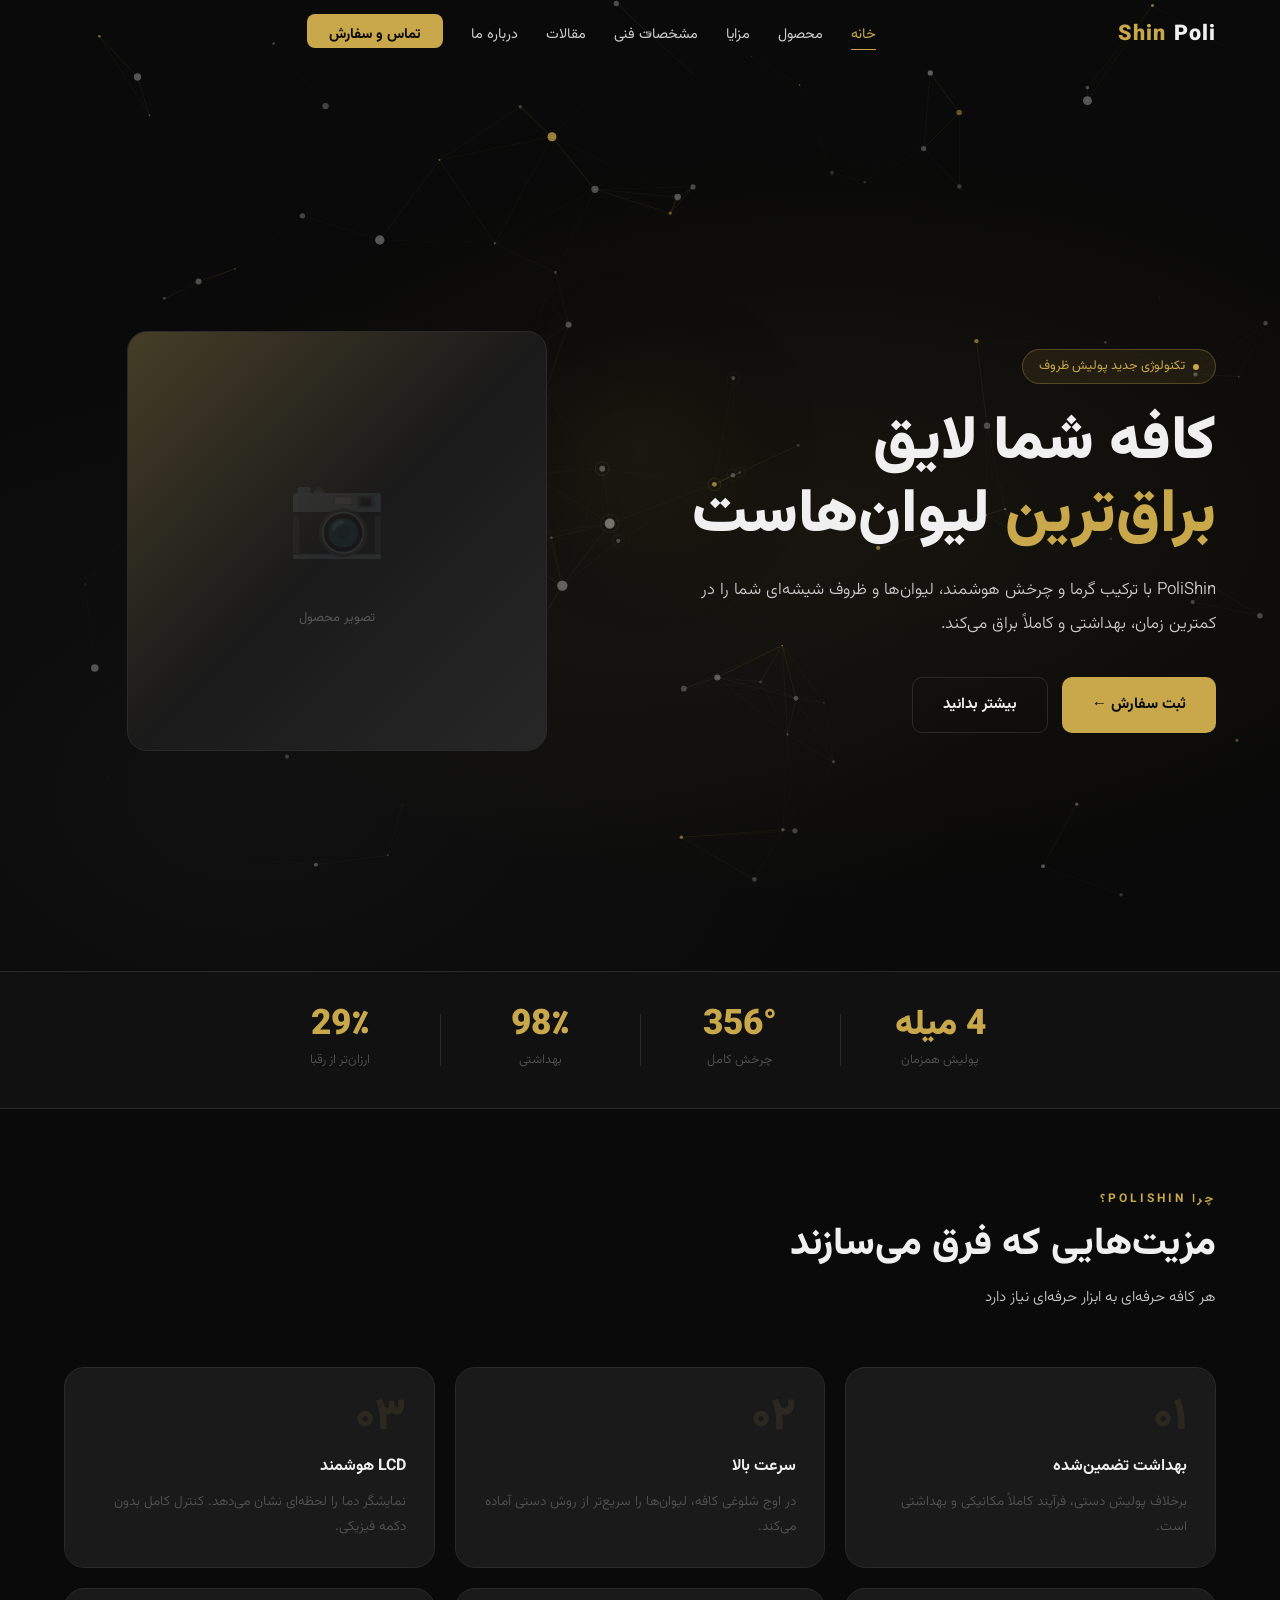
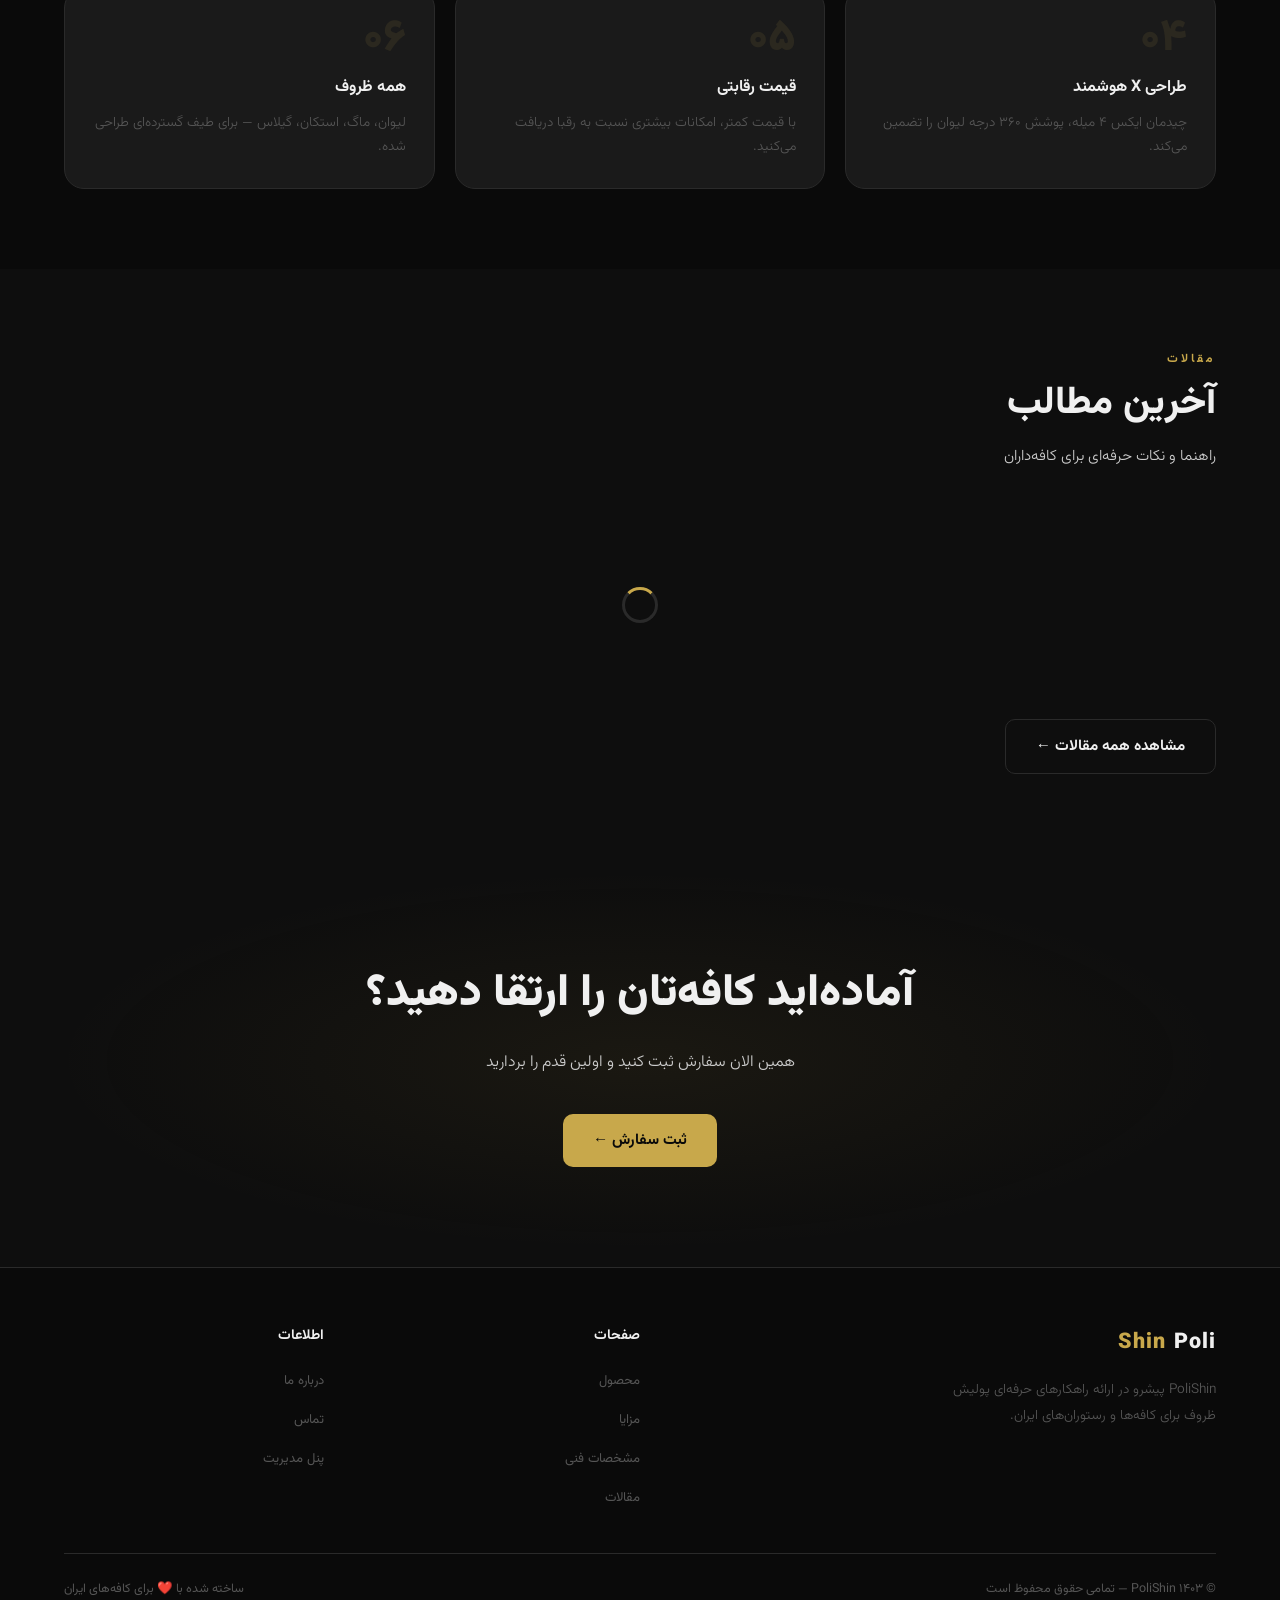
==== commit 9917f7cb: "multi-page site v2" ====
--- a/index.html
+++ b/index.html
@@ -3,406 +3,191 @@
 <head>
   <meta charset="UTF-8"/>
   <meta name="viewport" content="width=device-width, initial-scale=1.0"/>
-  <meta name="description" content="PoliShin — دستگاه حرفه‌ای پولیش لیوان و ظروف شیشه‌ای برای کافه‌ها و رستوران‌ها. براق، بهداشتی، سریع."/>
-  <meta name="keywords" content="پولیش لیوان, دستگاه پولیش کافه, براق کردن لیوان, تجهیزات کافه, PoliShin"/>
-  <meta name="author" content="PoliShin"/>
-  <meta property="og:title" content="PoliShin | پولیش حرفه‌ای برای کافه شما"/>
-  <meta property="og:description" content="دستگاه پولیش لیوان و ظروف شیشه‌ای با تکنولوژی گرما و چرخش هوشمند"/>
-  <meta property="og:type" content="website"/>
+  <meta name="description" content="PoliShin — دستگاه حرفه‌ای پولیش لیوان و ظروف شیشه‌ای برای کافه‌ها و رستوران‌ها"/>
+  <meta name="keywords" content="پولیش لیوان,دستگاه پولیش کافه,براق کردن لیوان,تجهیزات کافه,PoliShin"/>
   <title>PoliShin | پولیش حرفه‌ای برای کافه شما</title>
   <link rel="preconnect" href="https://fonts.googleapis.com"/>
   <link rel="preconnect" href="https://fonts.gstatic.com" crossorigin/>
   <link href="https://fonts.googleapis.com/css2?family=Vazirmatn:wght@300;400;500;700;900&display=swap" rel="stylesheet"/>
   <link rel="stylesheet" href="css/style.css"/>
+  <style>
+    .hero {
+      min-height: 100vh;
+      display: flex;
+      align-items: center;
+      padding: 120px 5% 80px;
+      gap: 60px;
+      position: relative;
+      overflow: hidden;
+    }
+    .hero::before {
+      content: '';
+      position: absolute;
+      inset: 0;
+      background: radial-gradient(ellipse at 65% 50%, rgba(200,168,75,0.07) 0%, transparent 60%),
+                  radial-gradient(ellipse at 20% 80%, rgba(192,192,192,0.04) 0%, transparent 50%);
+      pointer-events: none;
+    }
+    .hero-content { flex: 1; max-width: 560px; position: relative; z-index: 2; }
+    .hero-badge {
+      display: inline-flex; align-items: center; gap: 8px;
+      background: rgba(200,168,75,0.1); border: 1px solid rgba(200,168,75,0.3);
+      color: var(--gold); padding: 5px 16px; border-radius: 100px;
+      font-size: 0.8rem; margin-bottom: 24px;
+    }
+    .hero-badge::before {
+      content: ''; width: 6px; height: 6px; border-radius: 50%;
+      background: var(--gold); animation: pulse 2s infinite;
+    }
+    @keyframes pulse { 0%,100%{opacity:1;transform:scale(1)} 50%{opacity:.4;transform:scale(.8)} }
+    .hero h1 { font-size: clamp(2.4rem,5vw,3.8rem); font-weight: 900; line-height: 1.2; margin-bottom: 20px; }
+    .hero h1 em { color: var(--gold); font-style: normal; }
+    .hero p { font-size: 1.05rem; color: var(--white2); font-weight: 300; line-height: 2; margin-bottom: 36px; }
+    .hero-actions { display: flex; gap: 14px; flex-wrap: wrap; }
+    .hero-visual { flex: 1; display: flex; justify-content: center; align-items: center; position: relative; z-index: 2; }
+    .hero-img {
+      width: 420px; height: 420px;
+      border-radius: var(--radlg);
+      background: var(--black3);
+      border: 1px solid var(--gray2);
+      display: flex; flex-direction: column; align-items: center; justify-content: center; gap: 12px;
+      color: var(--gray); font-size: 0.82rem;
+      position: relative; overflow: hidden;
+    }
+    .hero-img::before {
+      content: ''; position: absolute; inset: -1px; border-radius: var(--radlg);
+      background: linear-gradient(135deg, rgba(200,168,75,0.25), transparent, rgba(192,192,192,0.08));
+      pointer-events: none;
+    }
+    .hero-img .big-icon { font-size: 5rem; opacity: 0.1; }
+
+    /* why grid */
+    .why-grid { display: grid; grid-template-columns: repeat(3,1fr); gap: 20px; }
+    .why-num { font-size: 2.8rem; font-weight: 900; color: rgba(200,168,75,0.1); line-height: 1; margin-bottom: 12px; }
+    .why-card h3 { font-size: 1rem; font-weight: 700; margin-bottom: 8px; }
+    .why-card p { font-size: 0.85rem; color: var(--gray); font-weight: 300; line-height: 1.8; }
+
+    /* cta */
+    .cta-section {
+      padding: 100px 5%; text-align: center;
+      background: rgba(17,17,17,0.7); position: relative; overflow: hidden;
+    }
+    .cta-section::before {
+      content: ''; position: absolute; inset: 0;
+      background: radial-gradient(ellipse at center, rgba(200,168,75,0.07), transparent 65%);
+    }
+    .cta-section h2 { font-size: clamp(1.8rem,3.5vw,2.8rem); font-weight: 900; margin-bottom: 14px; position: relative; }
+    .cta-section p { color: var(--white2); font-size: 1rem; font-weight: 300; margin-bottom: 36px; position: relative; }
+
+    @media(max-width:900px){
+      .hero{flex-direction:column;padding:100px 5% 60px;}
+      .hero-img{width:100%;max-width:340px;height:280px;}
+      .why-grid{grid-template-columns:1fr;}
+    }
+  </style>
 </head>
 <body>
+
 <canvas id="bg-canvas"></canvas>
-
-<!-- ── NAVBAR ── -->
 <nav>
-  <a href="#" class="logo">
-    <svg width="36" height="36" viewBox="0 0 36 36" fill="none">
-      <text x="2" y="26" font-family="sans-serif" font-size="24" font-weight="900" fill="#f0f0f0">Po</text>
-      <circle cx="20" cy="4" r="4" fill="#c8a84b"/>
-      <line x1="20" y1="-2" x2="20" y2="-1" stroke="#c8a84b" stroke-width="1.5"/>
-      <line x1="20" y1="0" x2="20" y2="0" stroke="#c8a84b" stroke-width="1.5"/>
-      <line x1="26" y1="6" x2="29" y2="3" stroke="#c8a84b" stroke-width="1.5" stroke-linecap="round"/>
-      <line x1="28" y1="12" x2="32" y2="10" stroke="#c8a84b" stroke-width="1.5" stroke-linecap="round"/>
-      <line x1="14" y1="6" x2="11" y2="3" stroke="#c8a84b" stroke-width="1.5" stroke-linecap="round"/>
-      <line x1="12" y1="12" x2="8" y2="10" stroke="#c8a84b" stroke-width="1.5" stroke-linecap="round"/>
-    </svg>
-    <span class="logo-text">Poli<span>Shin</span></span>
-  </a>
-
+  <a href="index.html" class="logo">Poli<span>Shin</span></a>
   <ul class="nav-links">
-    <li><a href="#product">محصول</a></li>
-    <li><a href="#why">مزایا</a></li>
-    <li><a href="#specs">مشخصات فنی</a></li>
-    <li><a href="#articles">مقالات</a></li>
-    <li><a href="#contact">تماس</a></li>
+    <li><a href="index.html" class="active">خانه</a></li>
+    <li><a href="pages/product.html">محصول</a></li>
+    <li><a href="pages/features.html">مزایا</a></li>
+    <li><a href="pages/specs.html">مشخصات فنی</a></li>
+    <li><a href="pages/articles.html">مقالات</a></li>
+    <li><a href="pages/about.html">درباره ما</a></li>
+    <li><a href="pages/contact.html" class="nav-cta">تماس و سفارش</a></li>
   </ul>
-
-  <div class="nav-cta-wrap">
-    <a href="#contact" class="nav-cta">ثبت سفارش</a>
-    <button class="nav-toggle" aria-label="منو">
-      <span></span><span></span><span></span>
-    </button>
-  </div>
+  <button class="nav-toggle" aria-label="منو"><span></span><span></span><span></span></button>
 </nav>
 
-<!-- ── HERO ── -->
-<section class="hero" id="home">
-  <div class="hero-bg"></div>
-  <div class="hero-grid"></div>
-
+<!-- HERO -->
+<section class="hero">
   <div class="hero-content">
-    <div class="hero-eyebrow">تکنولوژی جدید پولیش ظروف</div>
-    <h1>
-      کافه شما لایق<br/>
-      <span class="highlight">براق‌ترین</span> لیوان‌هاست
-    </h1>
-    <p>
-      PoliShin با ترکیب گرما و چرخش هوشمند، لیوان‌ها و ظروف شیشه‌ای شما را
-      در کمترین زمان، بهداشتی و کاملاً براق می‌کند. سریع‌تر، ارزان‌تر، حرفه‌ای‌تر.
-    </p>
+    <div class="hero-badge">تکنولوژی جدید پولیش ظروف</div>
+    <h1>کافه شما لایق<br/><em>براق‌ترین</em> لیوان‌هاست</h1>
+    <p>PoliShin با ترکیب گرما و چرخش هوشمند، لیوان‌ها و ظروف شیشه‌ای شما را در کمترین زمان، بهداشتی و کاملاً براق می‌کند.</p>
     <div class="hero-actions">
-      <a href="#contact" class="btn-primary">ثبت سفارش ←</a>
-      <a href="#product" class="btn-outline">بیشتر بدانید</a>
+      <a href="pages/contact.html" class="btn btn-gold">ثبت سفارش ←</a>
+      <a href="pages/product.html" class="btn btn-outline">بیشتر بدانید</a>
     </div>
   </div>
-
   <div class="hero-visual">
-    <div class="hero-image-placeholder">
-      <div class="placeholder-icon">📷</div>
-      <p class="placeholder-text">تصویر محصول اینجا قرار می‌گیرد</p>
+    <div class="hero-img">
+      <div class="big-icon">📷</div>
+      <span>تصویر محصول</span>
     </div>
   </div>
 </section>
 
-<!-- ── STATS ── -->
+<!-- STATS -->
 <div class="stats-bar">
-  <div class="stat-item">
-    <span class="stat-number" data-count="5" data-suffix=" میله">0</span>
-    <span class="stat-label">میله پولیش همزمان</span>
-  </div>
-  <div class="stat-item">
-    <span class="stat-number" data-count="360" data-suffix="°">0</span>
-    <span class="stat-label">چرخش کامل</span>
-  </div>
-  <div class="stat-item">
-    <span class="stat-number" data-count="100" data-suffix="%">0</span>
-    <span class="stat-label">نتیجه بهداشتی</span>
-  </div>
-  <div class="stat-item">
-    <span class="stat-number" data-count="30" data-suffix="٪">0</span>
-    <span class="stat-label">ارزان‌تر از رقبا</span>
-  </div>
+  <div class="stat-item"><span class="stat-num" data-count="5" data-suffix=" میله">0</span><div class="stat-label">پولیش همزمان</div></div>
+  <div class="stat-item"><span class="stat-num" data-count="360" data-suffix="°">0</span><div class="stat-label">چرخش کامل</div></div>
+  <div class="stat-item"><span class="stat-num" data-count="100" data-suffix="٪">0</span><div class="stat-label">بهداشتی</div></div>
+  <div class="stat-item"><span class="stat-num" data-count="30" data-suffix="٪">0</span><div class="stat-label">ارزان‌تر از رقبا</div></div>
 </div>
 
-<!-- ── PRODUCT ── -->
-<section class="section" id="product">
+<!-- WHY -->
+<section class="section">
   <div class="section-header fade-up">
-    <span class="section-eyebrow">محصول</span>
-    <h2 class="section-title">دستگاه پولیش PoliShin</h2>
-    <p class="section-subtitle">
-      طراحی شده برای کافه‌ها و رستوران‌هایی که به کیفیت اهمیت می‌دهند
-    </p>
-  </div>
-
-  <div class="product-grid" style="max-width:1100px;margin:0 auto;">
-    <div class="product-image-placeholder fade-up">
-      <div class="placeholder-icon">📷</div>
-      <p class="placeholder-text">تصویر محصول</p>
-    </div>
-
-    <div class="product-features">
-      <div class="feature-item fade-up fade-up-delay-1">
-        <div class="feature-icon">⚡</div>
-        <div class="feature-text">
-          <h4>۵ میله با نخ مخصوص</h4>
-          <p>هر میله با نخ اختصاصی پولیش پوشیده شده و به‌صورت همزمان عمل می‌کند. لیوان روی میله وسطی قرار می‌گیرد و ۴ میله اطراف آن را از همه جهات پولیش می‌دهند.</p>
-        </div>
-      </div>
-      <div class="feature-item fade-up fade-up-delay-2">
-        <div class="feature-icon">🌡️</div>
-        <div class="feature-text">
-          <h4>سیستم گرمایش هوشمند</h4>
-          <p>المنت داخلی دما را کنترل می‌کند و نمایشگر LCD دما را به‌صورت لحظه‌ای نشان می‌دهد. بدون کنترلر دستی — همه چیز لمسی و هوشمند.</p>
-        </div>
-      </div>
-      <div class="feature-item fade-up fade-up-delay-3">
-        <div class="feature-icon">💎</div>
-        <div class="feature-text">
-          <h4>نتیجه بی‌نظیر</h4>
-          <p>پولیش دستی غیربهداشتی و ناهموار است. PoliShin هر بار نتیجه‌ای یکسان، براق و کاملاً بهداشتی ارائه می‌دهد.</p>
-        </div>
-      </div>
-      <div class="feature-item fade-up fade-up-delay-4">
-        <div class="feature-icon">💰</div>
-        <div class="feature-text">
-          <h4>قیمت رقابتی</h4>
-          <p>با قیمتی کمتر از دستگاه‌های مشابه موجود در بازار ایران، امکانات بیشتری دریافت می‌کنید.</p>
-        </div>
-      </div>
-    </div>
-  </div>
-</section>
-
-<!-- ── WHY POLISHIN ── -->
-<section class="section section-alt" id="why">
+    <span class="eyebrow">چرا PoliShin؟</span>
+    <h2 class="section-title">مزیت‌هایی که فرق می‌سازند</h2>
+    <p class="section-sub">هر کافه حرفه‌ای به ابزار حرفه‌ای نیاز دارد</p>
+  </div>
+  <div class="why-grid">
+    <div class="card why-card fade-up delay-1"><div class="why-num">۰۱</div><h3>بهداشت تضمین‌شده</h3><p>برخلاف پولیش دستی، فرآیند کاملاً مکانیکی و بهداشتی است.</p></div>
+    <div class="card why-card fade-up delay-2"><div class="why-num">۰۲</div><h3>سرعت بالا</h3><p>در اوج شلوغی کافه، لیوان‌ها را سریع‌تر از روش دستی آماده می‌کند.</p></div>
+    <div class="card why-card fade-up delay-3"><div class="why-num">۰۳</div><h3>LCD هوشمند</h3><p>نمایشگر دما را لحظه‌ای نشان می‌دهد. کنترل کامل بدون دکمه فیزیکی.</p></div>
+    <div class="card why-card fade-up delay-4"><div class="why-num">۰۴</div><h3>طراحی X هوشمند</h3><p>چیدمان ایکس ۴ میله، پوشش ۳۶۰ درجه لیوان را تضمین می‌کند.</p></div>
+    <div class="card why-card fade-up delay-5"><div class="why-num">۰۵</div><h3>قیمت رقابتی</h3><p>با قیمت کمتر، امکانات بیشتری نسبت به رقبا دریافت می‌کنید.</p></div>
+    <div class="card why-card fade-up delay-1"><div class="why-num">۰۶</div><h3>همه ظروف</h3><p>لیوان، ماگ، استکان، گیلاس — برای طیف گسترده‌ای طراحی شده.</p></div>
+  </div>
+</section>
+
+<!-- LATEST ARTICLES -->
+<section class="section section-alt" id="articles-preview">
   <div class="section-header fade-up">
-    <span class="section-eyebrow">چرا PoliShin؟</span>
-    <h2 class="section-title">مزیت‌هایی که فرق می‌سازند</h2>
-    <p class="section-subtitle">هر کافه حرفه‌ای به ابزار حرفه‌ای نیاز دارد</p>
-  </div>
-
-  <div class="why-grid">
-    <div class="why-card fade-up fade-up-delay-1">
-      <div class="why-number">۰۱</div>
-      <h3>بهداشت تضمین‌شده</h3>
-      <p>برخلاف پولیش دستی که آلودگی منتقل می‌کند، دستگاه PoliShin فرآیند کاملاً بهداشتی را تضمین می‌کند.</p>
-    </div>
-    <div class="why-card fade-up fade-up-delay-2">
-      <div class="why-number">۰۲</div>
-      <h3>سرعت بالا</h3>
-      <p>در فشار کاری زیاد، PoliShin لیوان‌ها را سریع‌تر از روش دستی آماده می‌کند و زمان سرویس‌دهی کوتاه‌تر می‌شود.</p>
-    </div>
-    <div class="why-card fade-up fade-up-delay-3">
-      <div class="why-number">۰۳</div>
-      <h3>نمایش دمای دقیق</h3>
-      <p>LCD هوشمند دما را لحظه‌ای نمایش می‌دهد. کنترل کامل بدون هیچ حدس و گمانی.</p>
-    </div>
-    <div class="why-card fade-up fade-up-delay-4">
-      <div class="why-number">۰۴</div>
-      <h3>طراحی ایکس هوشمند</h3>
-      <p>چیدمان X شکل ۴ میله اطراف، پوشش ۳۶۰ درجه لیوان را تضمین می‌کند. هیچ نقطه‌ای جا نمی‌ماند.</p>
-    </div>
-    <div class="why-card fade-up fade-up-delay-5">
-      <div class="why-number">۰۵</div>
-      <h3>ارزان‌تر از بازار</h3>
-      <p>با قیمت پایین‌تر، امکانات بیشتری نسبت به رقبای موجود در بازار ایران دریافت می‌کنید.</p>
-    </div>
-    <div class="why-card fade-up fade-up-delay-1">
-      <div class="why-number">۰۶</div>
-      <h3>مناسب همه ظروف</h3>
-      <p>لیوان، ماگ، استکان، گیلاس — PoliShin برای طیف گسترده‌ای از ظروف شیشه‌ای طراحی شده است.</p>
-    </div>
-  </div>
-</section>
-
-<!-- ── SPECS ── -->
-<section class="section" id="specs">
-  <div class="section-header fade-up">
-    <span class="section-eyebrow">مشخصات فنی</span>
-    <h2 class="section-title">جزئیات دستگاه</h2>
-  </div>
-
-  <div class="specs-grid" style="max-width:1000px;margin:0 auto;">
-    <div class="product-image-placeholder fade-up" style="aspect-ratio:1/1;">
-      <div class="placeholder-icon">📷</div>
-      <p class="placeholder-text">تصویر فنی محصول</p>
-    </div>
-
-    <div class="specs-list fade-up fade-up-delay-2">
-      <div class="spec-row">
-        <span class="spec-key">تعداد میله‌ها</span>
-        <span class="spec-value gold">۵ میله</span>
-      </div>
-      <div class="spec-row">
-        <span class="spec-key">نوع میله مرکزی</span>
-        <span class="spec-value">نگهدارنده لیوان</span>
-      </div>
-      <div class="spec-row">
-        <span class="spec-key">چیدمان میله‌های جانبی</span>
-        <span class="spec-value">X (ایکس) — ۴ میله</span>
-      </div>
-      <div class="spec-row">
-        <span class="spec-key">سیستم گرمایش</span>
-        <span class="spec-value gold">المنت داخلی</span>
-      </div>
-      <div class="spec-row">
-        <span class="spec-key">نمایشگر</span>
-        <span class="spec-value">LCD — نمایش دما</span>
-      </div>
-      <div class="spec-row">
-        <span class="spec-key">رابط کاربری</span>
-        <span class="spec-value">لمسی — بدون دکمه فیزیکی</span>
-      </div>
-      <div class="spec-row">
-        <span class="spec-key">جنس نخ پولیش</span>
-        <span class="spec-value">نخ مخصوص پولیش</span>
-      </div>
-      <div class="spec-row">
-        <span class="spec-key">کاربرد</span>
-        <span class="spec-value gold">کافه، رستوران، هتل</span>
-      </div>
-    </div>
-  </div>
-</section>
-
-<!-- ── ARTICLES ── -->
-<section class="section section-alt" id="articles">
-  <div class="section-header fade-up">
-    <span class="section-eyebrow">مقالات</span>
-    <h2 class="section-title">آموزش و راهنما</h2>
-    <p class="section-subtitle">مقالاتی که به شما کمک می‌کنند کافه بهتری داشته باشید</p>
-  </div>
-
-  <div class="articles-grid">
-    <a href="pages/article.html" class="article-card fade-up fade-up-delay-1">
-      <div class="article-thumb">تصویر مقاله</div>
-      <div class="article-body">
-        <span class="article-tag">بهداشت کافه</span>
-        <h3>چرا پولیش دستی لیوان کافه‌ها خطرناک است؟</h3>
-        <p>پارچه‌های دستی ممکن است باکتری و آلودگی را منتقل کنند. در این مقاله توضیح می‌دهیم چرا...</p>
-        <div class="article-meta">
-          <span class="article-date">۱۴۰۳/۰۹/۱۵</span>
-          <span class="article-read">۳ دقیقه مطالعه ←</span>
-        </div>
-      </div>
-    </a>
-
-    <a href="pages/article.html" class="article-card fade-up fade-up-delay-2">
-      <div class="article-thumb">تصویر مقاله</div>
-      <div class="article-body">
-        <span class="article-tag">تجهیزات</span>
-        <h3>راهنمای انتخاب تجهیزات مناسب برای کافه شما</h3>
-        <p>از دستگاه اسپرسو تا تجهیزات پولیش — همه چیزی که باید بدانید برای راه‌اندازی کافه...</p>
-        <div class="article-meta">
-          <span class="article-date">۱۴۰۳/۰۹/۰۸</span>
-          <span class="article-read">۵ دقیقه مطالعه ←</span>
-        </div>
-      </div>
-    </a>
-
-    <a href="pages/article.html" class="article-card fade-up fade-up-delay-3">
-      <div class="article-thumb">تصویر مقاله</div>
-      <div class="article-body">
-        <span class="article-tag">نکات حرفه‌ای</span>
-        <h3>تأثیر لیوان براق بر تجربه مشتری کافه</h3>
-        <p>اولین چیزی که مشتری می‌بیند ظرفیست که نوشیدنی‌اش در آن سرو می‌شود. ظاهر مهم است...</p>
-        <div class="article-meta">
-          <span class="article-date">۱۴۰۳/۰۸/۲۸</span>
-          <span class="article-read">۴ دقیقه مطالعه ←</span>
-        </div>
-      </div>
-    </a>
-  </div>
-
-  <div class="articles-more fade-up">
-    <a href="pages/articles.html" class="btn-outline">مشاهده همه مقالات</a>
-  </div>
-</section>
-
-<!-- ── CTA ── -->
+    <span class="eyebrow">مقالات</span>
+    <h2 class="section-title">آخرین مطالب</h2>
+    <p class="section-sub">راهنما و نکات حرفه‌ای برای کافه‌داران</p>
+  </div>
+  <div id="home-articles">
+    <div class="loading"><div class="spinner"></div></div>
+  </div>
+  <div style="margin-top:36px;" class="fade-up">
+    <a href="pages/articles.html" class="btn btn-outline">مشاهده همه مقالات ←</a>
+  </div>
+</section>
+
+<!-- CTA -->
 <section class="cta-section">
   <h2 class="fade-up">آماده‌اید کافه‌تان را ارتقا دهید؟</h2>
-  <p class="fade-up fade-up-delay-1">همین الان سفارش ثبت کنید و اولین قدم به سمت کافه‌ای حرفه‌ای‌تر را بردارید</p>
-  <a href="#contact" class="btn-primary fade-up fade-up-delay-2">ثبت سفارش ←</a>
-</section>
-
-<!-- ── CONTACT ── -->
-<section class="section" id="contact">
-  <div class="section-header fade-up">
-    <span class="section-eyebrow">تماس با ما</span>
-    <h2 class="section-title">ثبت سفارش و استعلام قیمت</h2>
-    <p class="section-subtitle">برای ثبت سفارش یا اطلاعات بیشتر با ما در تماس باشید</p>
-  </div>
-
-  <div class="contact-grid">
-    <div class="contact-info fade-up">
-      <div class="contact-item">
-        <div class="contact-icon">📞</div>
-        <div>
-          <h4>تلفن</h4>
-          <p>به‌زودی اضافه می‌شود</p>
-        </div>
-      </div>
-      <div class="contact-item">
-        <div class="contact-icon">📧</div>
-        <div>
-          <h4>ایمیل</h4>
-          <p>info@polishin.ir</p>
-        </div>
-      </div>
-      <div class="contact-item">
-        <div class="contact-icon">📍</div>
-        <div>
-          <h4>موقعیت</h4>
-          <p>تهران، ایران</p>
-        </div>
-      </div>
-      <div class="contact-item">
-        <div class="contact-icon">💬</div>
-        <div>
-          <h4>پشتیبانی</h4>
-          <p>شنبه تا چهارشنبه — ۹ تا ۱۸</p>
-        </div>
-      </div>
-    </div>
-
-    <div class="contact-form fade-up fade-up-delay-2">
-      <form>
-        <div class="form-group">
-          <label>نام و نام خانوادگی</label>
-          <input type="text" placeholder="مثلاً: علی احمدی" required/>
-        </div>
-        <div class="form-group">
-          <label>شماره تماس</label>
-          <input type="tel" placeholder="09xxxxxxxxx" required/>
-        </div>
-        <div class="form-group">
-          <label>نوع کسب‌وکار</label>
-          <select>
-            <option value="">انتخاب کنید</option>
-            <option>کافه</option>
-            <option>رستوران</option>
-            <option>هتل</option>
-            <option>سایر</option>
-          </select>
-        </div>
-        <div class="form-group">
-          <label>پیام</label>
-          <textarea placeholder="سوال یا درخواست خود را بنویسید..."></textarea>
-        </div>
-        <button type="submit" class="btn-primary" style="width:100%;justify-content:center;">ارسال پیام ←</button>
-      </form>
-    </div>
-  </div>
-</section>
-
-<!-- ── FOOTER ── -->
+  <p class="fade-up delay-1">همین الان سفارش ثبت کنید و اولین قدم را بردارید</p>
+  <a href="pages/contact.html" class="btn btn-gold fade-up delay-2">ثبت سفارش ←</a>
+</section>
+
+<!-- FOOTER -->
 <footer>
   <div class="footer-grid">
     <div class="footer-about">
-      <a href="#" class="logo">
-        <span class="logo-text">Poli<span>Shin</span></span>
-      </a>
-      <p>PoliShin پیشرو در ارائه راهکارهای حرفه‌ای پولیش ظروف برای کافه‌ها و رستوران‌های ایران. کیفیت، بهداشت، و سرعت در یک دستگاه.</p>
+      <a href="index.html" class="logo">Poli<span>Shin</span></a>
+      <p>PoliShin پیشرو در ارائه راهکارهای حرفه‌ای پولیش ظروف برای کافه‌ها و رستوران‌های ایران.</p>
     </div>
-
-    <div class="footer-col">
-      <h4>صفحات</h4>
-      <ul>
-        <li><a href="#product">محصول</a></li>
-        <li><a href="#why">مزایا</a></li>
-        <li><a href="#specs">مشخصات فنی</a></li>
-        <li><a href="#articles">مقالات</a></li>
-        <li><a href="#contact">تماس</a></li>
-      </ul>
-    </div>
-
-    <div class="footer-col">
-      <h4>اطلاعات</h4>
-      <ul>
-        <li><a href="#">راهنمای استفاده</a></li>
-        <li><a href="#">گارانتی</a></li>
-        <li><a href="#">سوالات متداول</a></li>
-        <li><a href="admin/index.html">پنل مدیریت</a></li>
-      </ul>
-    </div>
-  </div>
-
+    <div class="footer-col"><h4>صفحات</h4><ul>
+      <li><a href="pages/product.html">محصول</a></li>
+      <li><a href="pages/features.html">مزایا</a></li>
+      <li><a href="pages/specs.html">مشخصات فنی</a></li>
+      <li><a href="pages/articles.html">مقالات</a></li>
+    </ul></div>
+    <div class="footer-col"><h4>اطلاعات</h4><ul>
+      <li><a href="pages/about.html">درباره ما</a></li>
+      <li><a href="pages/contact.html">تماس</a></li>
+      <li><a href="admin/index.html">پنل مدیریت</a></li>
+    </ul></div>
+  </div>
   <div class="footer-bottom">
     <p>© ۱۴۰۳ PoliShin — تمامی حقوق محفوظ است</p>
     <p>ساخته شده با ❤️ برای کافه‌های ایران</p>
@@ -410,7 +195,36 @@
 </footer>
 
 <script src="js/main.js"></script>
-<script src="js/bg3d.js"></script>
-<script src="js/api.js"></script>
+<script>
+const API = 'https://polishin-backend-production.up.railway.app/api';
+async function loadHomeArticles() {
+  const el = document.getElementById('home-articles');
+  try {
+    const res = await fetch(`${API}/articles?limit=3`);
+    const json = await res.json();
+    if (!json.success || !json.data.length) {
+      el.innerHTML = '<div class="empty-state"><div class="empty-icon">📝</div><p>به زودی مقالات اضافه می‌شود</p></div>';
+      return;
+    }
+    el.innerHTML = `<div class="articles-grid">${json.data.map(a => `
+      <a href="pages/article.html?slug=${a.slug}" class="article-card fade-up">
+        <div class="article-thumb">${a.image ? `<img src="${'https://polishin-backend-production.up.railway.app'}${a.image}" alt="${a.title}"/>` : '<span>تصویر مقاله</span>'}</div>
+        <div class="article-body">
+          <span class="article-tag">${a.category}</span>
+          <h3>${a.title}</h3>
+          <p>${a.summary.substring(0,100)}...</p>
+          <div class="article-meta">
+            <span class="article-date">${new Date(a.createdAt).toLocaleDateString('fa-IR')}</span>
+            <span class="article-read">${a.readTime} ←</span>
+          </div>
+        </div>
+      </a>`).join('')}</div>`;
+    document.querySelectorAll('.fade-up').forEach(el => observer.observe(el));
+  } catch {
+    el.innerHTML = '<div class="empty-state"><div class="empty-icon">📝</div><p>به زودی مقالات اضافه می‌شود</p></div>';
+  }
+}
+loadHomeArticles();
+</script>
 </body>
 </html>
--- a/css/style.css
+++ b/css/style.css
@@ -1,24 +1,23 @@
 @import url('https://fonts.googleapis.com/css2?family=Vazirmatn:wght@300;400;500;700;900&display=swap');
 
 :root {
-  --black: #0a0a0a;
+  --black:  #0a0a0a;
   --black2: #111111;
   --black3: #1a1a1a;
   --black4: #222222;
-  --gold: #c8a84b;
-  --gold-light: #e2c26a;
+  --gold:   #c8a84b;
+  --gold2:  #e2c26a;
   --silver: #c0c0c0;
-  --white: #f0f0f0;
+  --white:  #f0f0f0;
   --white2: #cccccc;
-  --gray: #555555;
-  --gray2: #333333;
+  --gray:   #555555;
+  --gray2:  #2a2a2a;
   --radius: 12px;
-  --radius-lg: 20px;
-  --transition: 0.3s ease;
-}
-
-* { margin: 0; padding: 0; box-sizing: border-box; }
-
+  --radlg:  20px;
+  --ease:   0.3s ease;
+}
+
+*, *::before, *::after { margin: 0; padding: 0; box-sizing: border-box; }
 html { scroll-behavior: smooth; }
 
 body {
@@ -30,115 +29,97 @@
   line-height: 1.8;
 }
 
-
-/* ── GLOBAL 3D BACKGROUND ── */
-#bg-canvas {
-  position: fixed;
-  top: 0; left: 0;
-  width: 100%; height: 100%;
-  pointer-events: none;
-  z-index: 0;
-  opacity: 0.9;
-}
-/* ── SCROLLBAR ── */
 ::-webkit-scrollbar { width: 4px; }
 ::-webkit-scrollbar-track { background: var(--black2); }
 ::-webkit-scrollbar-thumb { background: var(--gold); border-radius: 2px; }
-
-/* ── SELECTION ── */
 ::selection { background: var(--gold); color: var(--black); }
 
-/* ── NAVBAR ── */
+/* ── CANVAS ── */
+#bg-canvas {
+  position: fixed;
+  inset: 0;
+  width: 100%;
+  height: 100%;
+  pointer-events: none;
+  z-index: 0;
+  opacity: 0.85;
+}
+
+body > *:not(#bg-canvas) { position: relative; z-index: 1; }
+
+/* ── NAV ── */
 nav {
   position: fixed;
-  top: 0; left: 0; right: 0;
+  inset: 0 0 auto 0;
   z-index: 1000;
-  padding: 18px 5%;
+  padding: 16px 5%;
   display: grid;
-  grid-template-columns: 1fr auto 1fr;
-  align-items: center;
-  transition: var(--transition);
-}
-
-.nav-links {
-  justify-self: center;
-}
-
-.nav-cta-wrap {
-  justify-self: end;
+  grid-template-columns: auto 1fr auto;
+  align-items: center;
+  gap: 24px;
+  transition: var(--ease);
 }
 
 nav.scrolled {
   background: rgba(10,10,10,0.95);
-  backdrop-filter: blur(12px);
+  backdrop-filter: blur(14px);
   border-bottom: 1px solid var(--gray2);
-  padding: 12px 5%;
+  padding: 10px 5%;
 }
 
 .logo {
-  display: flex;
-  align-items: center;
-  gap: 10px;
   text-decoration: none;
-}
-
-.logo-icon {
-  position: relative;
-  width: 38px;
-  height: 38px;
-}
-
-.logo-text {
-  font-size: 1.4rem;
-  font-weight: 700;
+  font-size: 1.35rem;
+  font-weight: 900;
   color: var(--white);
-  letter-spacing: 2px;
-}
-
-.logo-text span { color: var(--gold); }
+  letter-spacing: 1px;
+  display: flex;
+  align-items: center;
+  gap: 8px;
+}
+.logo span { color: var(--gold); }
 
 .nav-links {
   display: flex;
   align-items: center;
-  gap: 32px;
+  justify-content: center;
+  gap: 28px;
   list-style: none;
 }
 
 .nav-links a {
   color: var(--white2);
   text-decoration: none;
-  font-size: 0.95rem;
+  font-size: 0.9rem;
   font-weight: 400;
-  transition: var(--transition);
+  transition: var(--ease);
   position: relative;
+  padding-bottom: 2px;
 }
 
 .nav-links a::after {
   content: '';
   position: absolute;
-  bottom: -4px; right: 0;
+  bottom: -2px; right: 0;
   width: 0; height: 1.5px;
   background: var(--gold);
-  transition: var(--transition);
-}
-
-.nav-links a:hover { color: var(--gold); }
-.nav-links a:hover::after { width: 100%; }
+  transition: var(--ease);
+}
+
+.nav-links a:hover,
+.nav-links a.active { color: var(--gold); }
+.nav-links a:hover::after,
+.nav-links a.active::after { width: 100%; }
 
 .nav-cta {
   background: var(--gold);
   color: var(--black) !important;
-  padding: 10px 24px;
+  padding: 9px 22px;
   border-radius: 8px;
   font-weight: 700 !important;
-  transition: var(--transition) !important;
-}
-
-.nav-cta:hover {
-  background: var(--gold-light) !important;
-  color: var(--black) !important;
-}
-
+  white-space: nowrap;
+}
+.nav-cta:hover { background: var(--gold2) !important; }
 .nav-cta::after { display: none !important; }
 
 .nav-toggle {
@@ -150,222 +131,145 @@
   border: none;
   padding: 4px;
 }
-
 .nav-toggle span {
   display: block;
   width: 24px; height: 2px;
   background: var(--white);
   border-radius: 2px;
-  transition: var(--transition);
-}
-
-/* ── HERO ── */
-.hero {
-  min-height: 100vh;
-  display: flex;
-  align-items: center;
-  padding: 120px 5% 80px;
-  position: relative;
-  overflow: hidden;
-}
-
-.hero-bg {
-  position: absolute;
-  inset: 0;
-  background: radial-gradient(ellipse at 70% 50%, rgba(200,168,75,0.06) 0%, transparent 60%),
-              radial-gradient(ellipse at 20% 80%, rgba(192,192,192,0.04) 0%, transparent 50%);
-  pointer-events: none;
-}
-
-.hero-grid {
-  position: absolute;
-  inset: 0;
-  background-image: linear-gradient(rgba(255,255,255,0.02) 1px, transparent 1px),
-                    linear-gradient(90deg, rgba(255,255,255,0.02) 1px, transparent 1px);
-  background-size: 60px 60px;
-  pointer-events: none;
-  mask-image: radial-gradient(ellipse at center, black 30%, transparent 80%);
-}
-
-.hero-content {
-  flex: 1;
-  max-width: 560px;
-  position: relative;
-  z-index: 2;
-}
-
-.hero-visual {
-  flex: 1;
-  display: flex;
-  justify-content: center;
-  align-items: center;
-  position: relative;
-  z-index: 2;
-}
-
-.hero-eyebrow {
+  transition: var(--ease);
+}
+
+/* ── PAGE HERO ── */
+.page-hero {
+  padding: 140px 5% 80px;
+  text-align: right;
+}
+.page-hero .eyebrow {
   display: inline-flex;
   align-items: center;
   gap: 8px;
   background: rgba(200,168,75,0.1);
   border: 1px solid rgba(200,168,75,0.3);
   color: var(--gold);
-  padding: 6px 16px;
+  padding: 5px 14px;
   border-radius: 100px;
-  font-size: 0.85rem;
-  font-weight: 500;
-  margin-bottom: 28px;
-  letter-spacing: 1px;
-}
-
-.hero-eyebrow::before {
-  content: '';
-  width: 6px; height: 6px;
-  border-radius: 50%;
-  background: var(--gold);
-  animation: pulse 2s infinite;
-}
-
-@keyframes pulse {
-  0%, 100% { opacity: 1; transform: scale(1); }
-  50% { opacity: 0.4; transform: scale(0.8); }
-}
-
-.hero h1 {
-  font-size: clamp(2.4rem, 5vw, 3.8rem);
+  font-size: 0.8rem;
+  margin-bottom: 20px;
+}
+.page-hero h1 {
+  font-size: clamp(2rem,4vw,3.2rem);
   font-weight: 900;
   line-height: 1.2;
-  margin-bottom: 20px;
-  color: var(--white);
-}
-
-.hero h1 .highlight {
+  margin-bottom: 16px;
+}
+.page-hero h1 em { color: var(--gold); font-style: normal; }
+.page-hero p {
+  font-size: 1rem;
+  color: var(--white2);
+  font-weight: 300;
+  max-width: 560px;
+  line-height: 2;
+}
+
+/* ── SECTION ── */
+.section { padding: 80px 5%; }
+.section-alt { background: rgba(17,17,17,0.6); }
+
+.section-header { margin-bottom: 56px; }
+.eyebrow {
   color: var(--gold);
-  position: relative;
-}
-
-.hero p {
-  font-size: 1.1rem;
+  font-size: 0.75rem;
+  font-weight: 700;
+  letter-spacing: 3px;
+  text-transform: uppercase;
+  display: block;
+  margin-bottom: 10px;
+}
+.section-title {
+  font-size: clamp(1.6rem,3vw,2.4rem);
+  font-weight: 800;
+  line-height: 1.3;
+  margin-bottom: 12px;
+}
+.section-sub {
+  font-size: 0.95rem;
   color: var(--white2);
-  margin-bottom: 40px;
   font-weight: 300;
-  line-height: 2;
-}
-
-.hero-actions {
-  display: flex;
-  gap: 16px;
-  flex-wrap: wrap;
-}
-
-.btn-primary {
-  background: var(--gold);
-  color: var(--black);
-  padding: 14px 32px;
+  max-width: 500px;
+  line-height: 1.9;
+}
+
+/* ── BUTTONS ── */
+.btn {
+  display: inline-flex;
+  align-items: center;
+  gap: 8px;
+  padding: 13px 30px;
   border-radius: 10px;
-  font-size: 1rem;
+  font-size: 0.95rem;
   font-weight: 700;
+  font-family: 'Vazirmatn', sans-serif;
   text-decoration: none;
-  font-family: 'Vazirmatn', sans-serif;
-  transition: var(--transition);
   border: none;
   cursor: pointer;
-  display: inline-flex;
-  align-items: center;
-  gap: 8px;
-}
-
-.btn-primary:hover {
-  background: var(--gold-light);
-  transform: translateY(-2px);
-}
-
-.btn-outline {
-  background: transparent;
-  color: var(--white);
-  padding: 14px 32px;
-  border-radius: 10px;
-  font-size: 1rem;
-  font-weight: 500;
-  text-decoration: none;
-  font-family: 'Vazirmatn', sans-serif;
-  transition: var(--transition);
-  border: 1px solid var(--gray2);
-  cursor: pointer;
-  display: inline-flex;
-  align-items: center;
-  gap: 8px;
-}
-
-.btn-outline:hover {
-  border-color: var(--gold);
-  color: var(--gold);
-  transform: translateY(-2px);
-}
-
-.hero-visual {
-  flex: 1;
-  display: flex;
-  justify-content: center;
-  align-items: center;
-  position: relative;
-  z-index: 2;
-}
-
-.hero-image-placeholder {
-  width: 420px;
-  height: 420px;
-  border-radius: var(--radius-lg);
+  transition: var(--ease);
+}
+.btn-gold { background: var(--gold); color: var(--black); }
+.btn-gold:hover { background: var(--gold2); transform: translateY(-2px); }
+.btn-outline { background: transparent; color: var(--white); border: 1px solid var(--gray2); }
+.btn-outline:hover { border-color: var(--gold); color: var(--gold); transform: translateY(-2px); }
+
+/* ── CARDS ── */
+.card {
   background: var(--black3);
   border: 1px solid var(--gray2);
+  border-radius: var(--radlg);
+  padding: 28px;
+  transition: var(--ease);
+}
+.card:hover { border-color: rgba(200,168,75,0.35); transform: translateY(-4px); }
+
+/* ── IMAGE PLACEHOLDER ── */
+.img-placeholder {
+  background: var(--black3);
+  border: 1px solid var(--gray2);
+  border-radius: var(--radlg);
   display: flex;
   flex-direction: column;
   align-items: center;
   justify-content: center;
-  gap: 12px;
+  gap: 10px;
+  color: var(--gray);
+  font-size: 0.8rem;
   position: relative;
   overflow: hidden;
 }
-
-.hero-image-placeholder::before {
+.img-placeholder::before {
   content: '';
   position: absolute;
   inset: -1px;
-  border-radius: var(--radius-lg);
-  background: linear-gradient(135deg, rgba(200,168,75,0.3), transparent, rgba(192,192,192,0.1));
+  border-radius: var(--radlg);
+  background: linear-gradient(135deg, rgba(200,168,75,0.15), transparent);
   pointer-events: none;
 }
-
-.placeholder-icon {
-  font-size: 4rem;
-  opacity: 0.2;
-}
-
-.placeholder-text {
-  color: var(--gray);
-  font-size: 0.85rem;
-  font-weight: 300;
-}
+.img-placeholder .icon { font-size: 2.5rem; opacity: 0.15; }
 
 /* ── STATS ── */
 .stats-bar {
   background: var(--black2);
   border-top: 1px solid var(--gray2);
   border-bottom: 1px solid var(--gray2);
-  padding: 40px 5%;
+  padding: 36px 5%;
   display: flex;
   justify-content: center;
-  gap: 0;
-}
-
+}
 .stat-item {
   flex: 1;
-  max-width: 220px;
-  text-align: right;
-  padding: 0 32px;
+  max-width: 200px;
+  text-align: center;
+  padding: 0 28px;
   position: relative;
 }
-
 .stat-item:not(:last-child)::after {
   content: '';
   position: absolute;
@@ -373,250 +277,32 @@
   width: 1px;
   background: var(--gray2);
 }
-
-.stat-number {
-  font-size: 2.4rem;
+.stat-num {
+  font-size: 2.2rem;
   font-weight: 900;
   color: var(--gold);
   display: block;
   line-height: 1;
   margin-bottom: 6px;
 }
-
-.stat-label {
-  font-size: 0.85rem;
-  color: var(--gray);
-  font-weight: 300;
-}
-
-/* ── SECTIONS ── */
-.section {
-  padding: 100px 5%;
-}
-
-.section-alt { background: var(--black2); }
-
-.section-header {
-  text-align: right;
-  margin-bottom: 64px;
-}
-
-.section-eyebrow {
-  color: var(--gold);
-  font-size: 0.8rem;
-  font-weight: 700;
-  letter-spacing: 3px;
-  text-transform: uppercase;
-  margin-bottom: 12px;
-  display: block;
-}
-
-.section-title {
-  font-size: clamp(1.8rem, 3.5vw, 2.6rem);
-  font-weight: 800;
-  color: var(--white);
-  line-height: 1.3;
-  margin-bottom: 16px;
-}
-
-.section-subtitle {
-  font-size: 1rem;
-  color: var(--white2);
-  font-weight: 300;
-  max-width: 520px;
-  margin: 0;
-  line-height: 1.9;
-}
-
-/* ── PRODUCT SECTION ── */
-.product-grid {
-  display: grid;
-  grid-template-columns: 1fr 1fr;
-  gap: 60px;
-  align-items: center;
-  max-width: 1200px;
-  margin: 0;
-}
-
-.product-image-placeholder {
-  aspect-ratio: 4/3;
-  background: var(--black3);
-  border-radius: var(--radius-lg);
-  border: 1px solid var(--gray2);
-  display: flex;
-  flex-direction: column;
-  align-items: center;
-  justify-content: center;
-  gap: 12px;
-  position: relative;
-  overflow: hidden;
-}
-
-.product-image-placeholder::before {
-  content: '';
-  position: absolute;
-  inset: -1px;
-  border-radius: var(--radius-lg);
-  background: linear-gradient(135deg, rgba(200,168,75,0.15), transparent);
-  pointer-events: none;
-}
-
-.product-features {
-  display: flex;
-  flex-direction: column;
-  gap: 24px;
-}
-
-.feature-item {
-  display: flex;
-  gap: 16px;
-  align-items: flex-start;
-}
-
-.feature-icon {
-  width: 44px;
-  height: 44px;
-  border-radius: 10px;
-  background: rgba(200,168,75,0.1);
-  border: 1px solid rgba(200,168,75,0.2);
-  display: flex;
-  align-items: center;
-  justify-content: center;
-  font-size: 1.2rem;
-  flex-shrink: 0;
-  color: var(--gold);
-}
-
-.feature-text h4 {
-  font-size: 1rem;
-  font-weight: 700;
-  color: var(--white);
-  margin-bottom: 4px;
-}
-
-.feature-text p {
-  font-size: 0.9rem;
-  color: var(--gray);
-  font-weight: 300;
-  line-height: 1.7;
-}
-
-/* ── WHY SECTION ── */
-.why-grid {
-  display: grid;
-  grid-template-columns: repeat(3, 1fr);
-  gap: 24px;
-  max-width: 1200px;
-  margin: 0;
-}
-
-.why-card {
-  background: var(--black3);
-  border: 1px solid var(--gray2);
-  border-radius: var(--radius-lg);
-  padding: 36px 28px;
-  transition: var(--transition);
-  position: relative;
-  overflow: hidden;
-}
-
-.why-card::before {
-  content: '';
-  position: absolute;
-  top: 0; right: 0;
-  width: 60px; height: 60px;
-  background: radial-gradient(circle at top right, rgba(200,168,75,0.12), transparent 70%);
-  pointer-events: none;
-}
-
-.why-card:hover {
-  border-color: rgba(200,168,75,0.4);
-  transform: translateY(-4px);
-}
-
-.why-number {
-  font-size: 3rem;
-  font-weight: 900;
-  color: rgba(200,168,75,0.12);
-  line-height: 1;
-  margin-bottom: 16px;
-  font-variant-numeric: tabular-nums;
-}
-
-.why-card h3 {
-  font-size: 1.1rem;
-  font-weight: 700;
-  color: var(--white);
-  margin-bottom: 10px;
-}
-
-.why-card p {
-  font-size: 0.9rem;
-  color: var(--gray);
-  font-weight: 300;
-  line-height: 1.8;
-}
-
-/* ── SPECS ── */
-.specs-grid {
-  display: grid;
-  grid-template-columns: 1fr 1fr;
-  gap: 60px;
-  align-items: center;
-  max-width: 1200px;
-  margin: 0;
-}
-
-.specs-list { display: flex; flex-direction: column; gap: 0; }
-
-.spec-row {
-  display: flex;
-  justify-content: space-between;
-  align-items: center;
-  padding: 18px 0;
-  border-bottom: 1px solid var(--gray2);
-}
-
-.spec-row:last-child { border-bottom: none; }
-
-.spec-key {
-  font-size: 0.9rem;
-  color: var(--gray);
-  font-weight: 400;
-}
-
-.spec-value {
-  font-size: 0.95rem;
-  color: var(--white);
-  font-weight: 600;
-}
-
-.spec-value.gold { color: var(--gold); }
+.stat-label { font-size: 0.8rem; color: var(--gray); font-weight: 300; }
 
 /* ── ARTICLES ── */
 .articles-grid {
   display: grid;
   grid-template-columns: repeat(3, 1fr);
-  gap: 24px;
-  max-width: 1200px;
-  margin: 0 auto 48px;
-}
-
+  gap: 22px;
+}
 .article-card {
   background: var(--black3);
   border: 1px solid var(--gray2);
-  border-radius: var(--radius-lg);
+  border-radius: var(--radlg);
   overflow: hidden;
-  transition: var(--transition);
   text-decoration: none;
   display: block;
-}
-
-.article-card:hover {
-  border-color: rgba(200,168,75,0.3);
-  transform: translateY(-4px);
-}
-
+  transition: var(--ease);
+}
+.article-card:hover { border-color: rgba(200,168,75,0.3); transform: translateY(-4px); }
 .article-thumb {
   aspect-ratio: 16/9;
   background: var(--black4);
@@ -624,146 +310,43 @@
   align-items: center;
   justify-content: center;
   color: var(--gray);
-  font-size: 0.8rem;
-}
-
-.article-body { padding: 24px; }
-
+  font-size: 0.75rem;
+  overflow: hidden;
+}
+.article-thumb img { width: 100%; height: 100%; object-fit: cover; }
+.article-body { padding: 22px; }
 .article-tag {
   display: inline-block;
   background: rgba(200,168,75,0.1);
   color: var(--gold);
+  font-size: 0.72rem;
+  padding: 3px 12px;
+  border-radius: 100px;
+  margin-bottom: 10px;
+  font-weight: 500;
+}
+.article-body h3 { font-size: 0.95rem; font-weight: 700; color: var(--white); margin-bottom: 8px; line-height: 1.5; }
+.article-body p { font-size: 0.82rem; color: var(--gray); font-weight: 300; line-height: 1.7; }
+.article-meta {
+  display: flex;
+  justify-content: space-between;
+  margin-top: 14px;
+  padding-top: 14px;
+  border-top: 1px solid var(--gray2);
   font-size: 0.75rem;
-  padding: 4px 12px;
-  border-radius: 100px;
-  margin-bottom: 12px;
-  font-weight: 500;
-}
-
-.article-body h3 {
-  font-size: 1rem;
-  font-weight: 700;
-  color: var(--white);
-  margin-bottom: 8px;
-  line-height: 1.5;
-}
-
-.article-body p {
-  font-size: 0.85rem;
-  color: var(--gray);
-  font-weight: 300;
-  line-height: 1.7;
-}
-
-.article-meta {
-  display: flex;
-  justify-content: space-between;
-  align-items: center;
-  margin-top: 16px;
-  padding-top: 16px;
-  border-top: 1px solid var(--gray2);
-}
-
-.article-date { font-size: 0.78rem; color: var(--gray); }
-.article-read { font-size: 0.78rem; color: var(--gold); }
-
-.articles-more {
-  text-align: right;
-}
-
-/* ── CTA SECTION ── */
-.cta-section {
-  padding: 100px 5%;
-  text-align: right;
-  background: var(--black2);
-  position: relative;
-  overflow: hidden;
-}
-
-.cta-section::before {
-  content: '';
-  position: absolute;
-  inset: 0;
-  background: radial-gradient(ellipse at center, rgba(200,168,75,0.06) 0%, transparent 65%);
-  pointer-events: none;
-}
-
-.cta-section h2 {
-  font-size: clamp(1.8rem, 3.5vw, 2.8rem);
-  font-weight: 900;
-  margin-bottom: 16px;
-  position: relative;
-}
-
-.cta-section p {
-  color: var(--white2);
-  font-size: 1rem;
-  font-weight: 300;
-  margin-bottom: 40px;
-  position: relative;
-}
-
-/* ── CONTACT ── */
-.contact-grid {
-  display: grid;
-  grid-template-columns: 1fr 1fr;
-  gap: 60px;
-  max-width: 1000px;
-  margin: 0;
-  align-items: start;
-}
-
-.contact-info { display: flex; flex-direction: column; gap: 24px; }
-
-.contact-item {
-  display: flex;
-  gap: 16px;
-  align-items: flex-start;
-}
-
-.contact-icon {
-  width: 44px;
-  height: 44px;
-  border-radius: 10px;
-  background: rgba(200,168,75,0.1);
-  border: 1px solid rgba(200,168,75,0.2);
-  display: flex;
-  align-items: center;
-  justify-content: center;
-  font-size: 1.2rem;
-  flex-shrink: 0;
-}
-
-.contact-item h4 {
-  font-size: 0.9rem;
-  font-weight: 700;
-  color: var(--white);
-  margin-bottom: 4px;
-}
-
-.contact-item p {
-  font-size: 0.9rem;
-  color: var(--gray);
-  font-weight: 300;
-}
-
-.contact-form {
+}
+.article-date { color: var(--gray); }
+.article-read { color: var(--gold); }
+
+/* ── CONTACT FORM ── */
+.form-card {
   background: var(--black3);
   border: 1px solid var(--gray2);
-  border-radius: var(--radius-lg);
+  border-radius: var(--radlg);
   padding: 36px;
 }
-
-.form-group { margin-bottom: 20px; }
-
-.form-group label {
-  display: block;
-  font-size: 0.85rem;
-  font-weight: 500;
-  color: var(--white2);
-  margin-bottom: 8px;
-}
-
+.form-group { margin-bottom: 18px; }
+.form-group label { display: block; font-size: 0.82rem; font-weight: 500; color: var(--white2); margin-bottom: 7px; }
 .form-group input,
 .form-group textarea,
 .form-group select {
@@ -771,106 +354,97 @@
   background: var(--black);
   border: 1px solid var(--gray2);
   border-radius: 8px;
-  padding: 12px 16px;
+  padding: 11px 14px;
   color: var(--white);
   font-family: 'Vazirmatn', sans-serif;
-  font-size: 0.9rem;
-  transition: var(--transition);
+  font-size: 0.88rem;
   direction: rtl;
-}
-
+  transition: var(--ease);
+}
 .form-group input:focus,
 .form-group textarea:focus,
-.form-group select:focus {
-  outline: none;
-  border-color: var(--gold);
-}
-
-.form-group textarea { resize: vertical; min-height: 100px; }
+.form-group select:focus { outline: none; border-color: var(--gold); }
+.form-group textarea { resize: vertical; min-height: 110px; }
+.form-group select option { background: var(--black2); }
 
 /* ── FOOTER ── */
 footer {
   background: var(--black);
   border-top: 1px solid var(--gray2);
-  padding: 60px 5% 30px;
-}
-
+  padding: 56px 5% 28px;
+}
 .footer-grid {
   display: grid;
   grid-template-columns: 2fr 1fr 1fr;
-  gap: 60px;
-  margin-bottom: 48px;
-}
-
-.footer-about p {
-  font-size: 0.9rem;
-  color: var(--gray);
-  font-weight: 300;
-  line-height: 1.9;
-  margin-top: 16px;
-  max-width: 280px;
-}
-
-.footer-col h4 {
-  font-size: 0.9rem;
-  font-weight: 700;
-  color: var(--white);
-  margin-bottom: 20px;
-}
-
+  gap: 56px;
+  margin-bottom: 40px;
+}
+.footer-about p { font-size: 0.85rem; color: var(--gray); font-weight: 300; line-height: 1.9; margin-top: 14px; max-width: 280px; }
+.footer-col h4 { font-size: 0.88rem; font-weight: 700; margin-bottom: 18px; }
 .footer-col ul { list-style: none; display: flex; flex-direction: column; gap: 10px; }
-
-.footer-col ul li a {
-  font-size: 0.85rem;
-  color: var(--gray);
-  text-decoration: none;
-  transition: var(--transition);
-  font-weight: 300;
-}
-
-.footer-col ul li a:hover { color: var(--gold); }
-
+.footer-col a { font-size: 0.82rem; color: var(--gray); text-decoration: none; transition: var(--ease); }
+.footer-col a:hover { color: var(--gold); }
 .footer-bottom {
   border-top: 1px solid var(--gray2);
-  padding-top: 28px;
+  padding-top: 24px;
   display: flex;
   justify-content: space-between;
   align-items: center;
-}
-
-.footer-bottom p { font-size: 0.8rem; color: var(--gray); font-weight: 300; }
+  font-size: 0.78rem;
+  color: var(--gray);
+}
 
 /* ── ANIMATIONS ── */
-.fade-up {
-  opacity: 0;
-  transform: translateY(30px);
-  transition: opacity 0.7s ease, transform 0.7s ease;
-}
-
-.fade-up.visible {
-  opacity: 1;
-  transform: translateY(0);
-}
-
-.fade-up-delay-1 { transition-delay: 0.1s; }
-.fade-up-delay-2 { transition-delay: 0.2s; }
-.fade-up-delay-3 { transition-delay: 0.3s; }
-.fade-up-delay-4 { transition-delay: 0.4s; }
-.fade-up-delay-5 { transition-delay: 0.5s; }
+.fade-up { opacity: 0; transform: translateY(28px); transition: opacity 0.7s ease, transform 0.7s ease; }
+.fade-up.visible { opacity: 1; transform: translateY(0); }
+.delay-1 { transition-delay: 0.1s; }
+.delay-2 { transition-delay: 0.2s; }
+.delay-3 { transition-delay: 0.3s; }
+.delay-4 { transition-delay: 0.4s; }
+.delay-5 { transition-delay: 0.5s; }
+
+/* ── LOADING ── */
+.loading { display: flex; align-items: center; justify-content: center; padding: 60px; }
+.spinner {
+  width: 36px; height: 36px;
+  border: 3px solid var(--gray2);
+  border-top-color: var(--gold);
+  border-radius: 50%;
+  animation: spin 0.8s linear infinite;
+}
+@keyframes spin { to { transform: rotate(360deg); } }
+
+/* ── EMPTY STATE ── */
+.empty-state {
+  text-align: center;
+  padding: 80px 20px;
+  color: var(--gray);
+}
+.empty-state .empty-icon { font-size: 3rem; opacity: 0.2; margin-bottom: 16px; }
+.empty-state p { font-size: 0.9rem; }
 
 /* ── MOBILE ── */
 @media (max-width: 900px) {
-  .hero { flex-direction: column; text-align: right; padding: 100px 5% 60px; }
-  .hero-actions { justify-content: flex-start; }
-  .hero-visual { margin-top: 48px; }
-  .hero-image-placeholder { width: 100%; max-width: 360px; height: 300px; }
-  .product-grid, .specs-grid, .contact-grid, .footer-grid { grid-template-columns: 1fr; gap: 40px; }
-  .why-grid { grid-template-columns: 1fr; }
-  .articles-grid { grid-template-columns: 1fr; }
-  .stats-bar { flex-wrap: wrap; }
-  .stat-item { min-width: 140px; }
-  .stat-item::after { display: none; }
-  .nav-links { display: none; position: fixed; top: 0; right: 0; bottom: 0; width: 260px; background: var(--black2); flex-direction: column; align-items: flex-start; padding: 80px 32px 32px; gap: 24px; transform: translateX(100%); transition: var(--transition); z-index: 999; border-left: 1px solid var(--gray2); }
+  nav { grid-template-columns: 1fr auto; }
+  .nav-links {
+    display: none;
+    position: fixed;
+    inset: 0 0 0 auto;
+    width: 260px;
+    background: var(--black2);
+    flex-direction: column;
+    align-items: flex-start;
+    padding: 80px 28px 28px;
+    gap: 20px;
+    transform: translateX(100%);
+    transition: var(--ease);
+    border-left: 1px solid var(--gray2);
+    z-index: 999;
+  }
   .nav-links.open { display: flex; transform: translateX(0); }
   .nav-toggle { display: flex; z-index: 1001; }
-}
+  .articles-grid { grid-template-columns: 1fr; }
+  .footer-grid { grid-template-columns: 1fr; gap: 32px; }
+  .stats-bar { flex-wrap: wrap; gap: 24px; }
+  .stat-item::after { display: none; }
+}
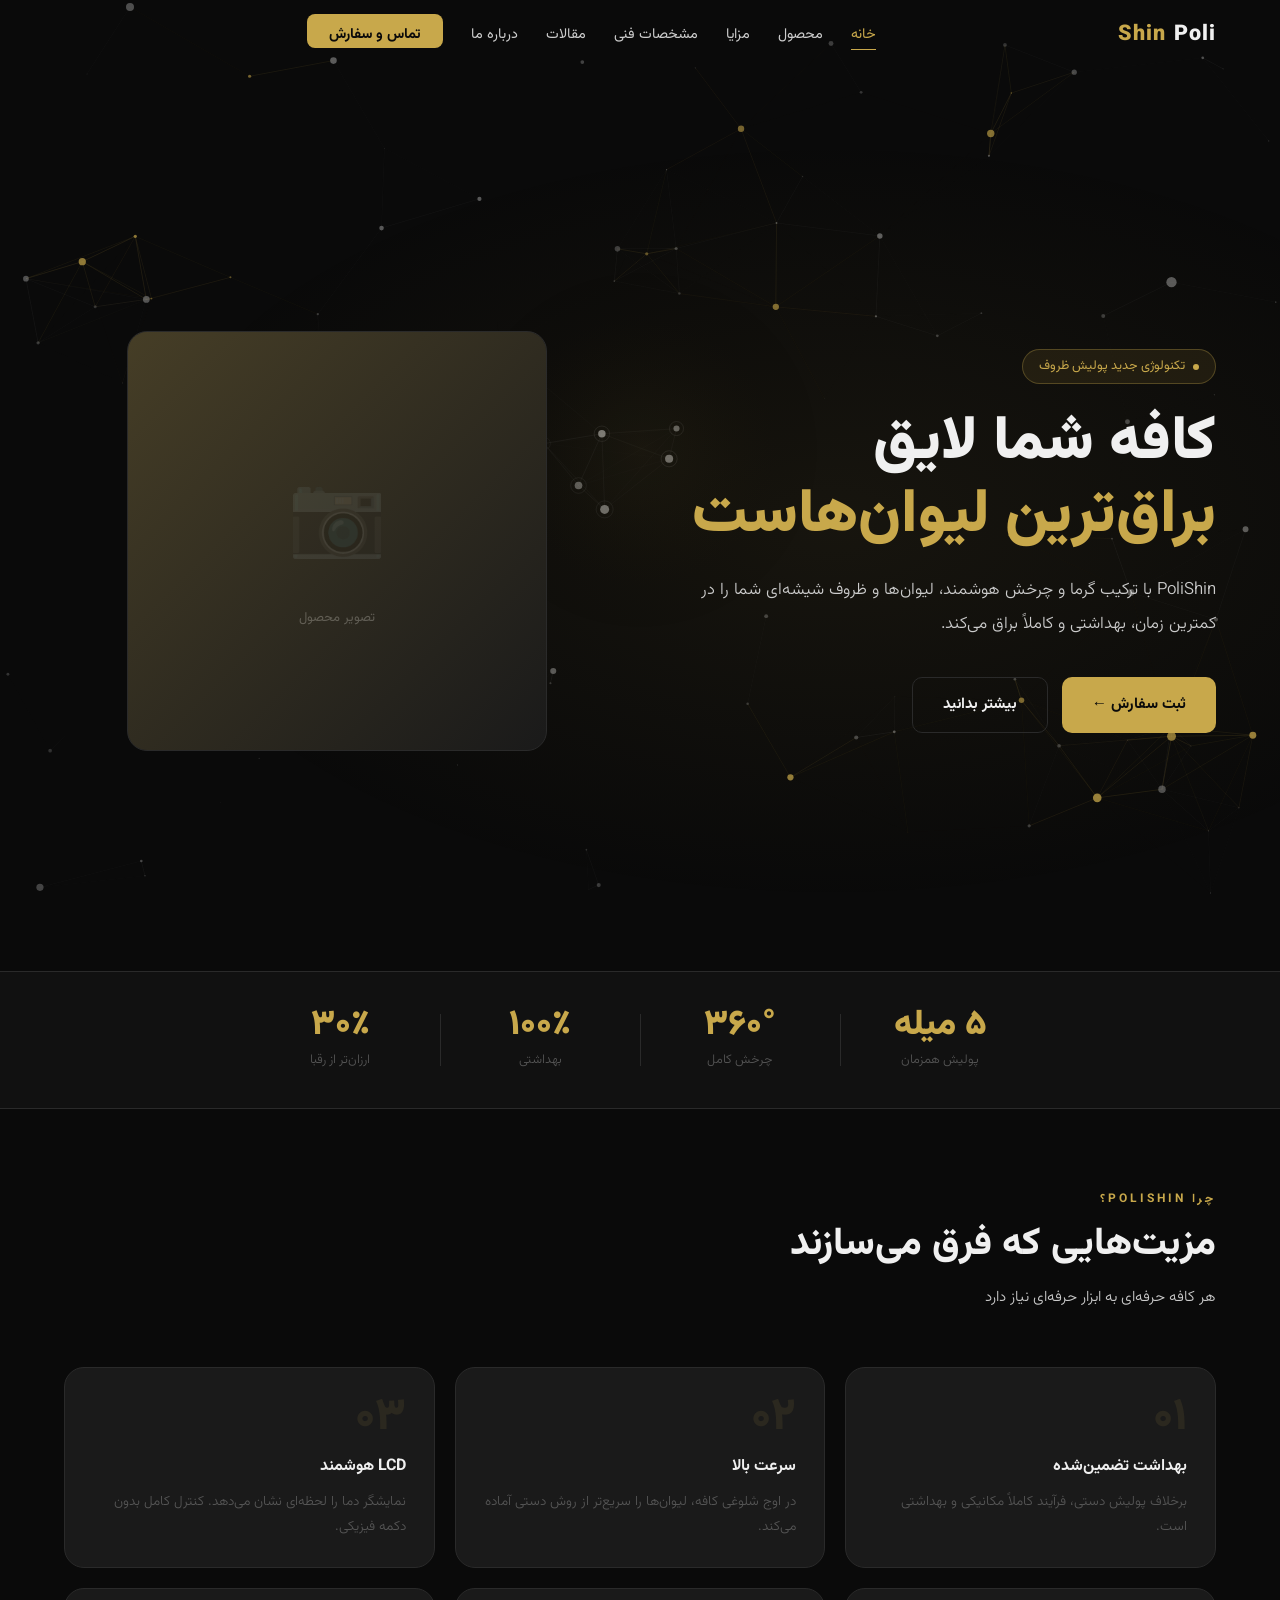
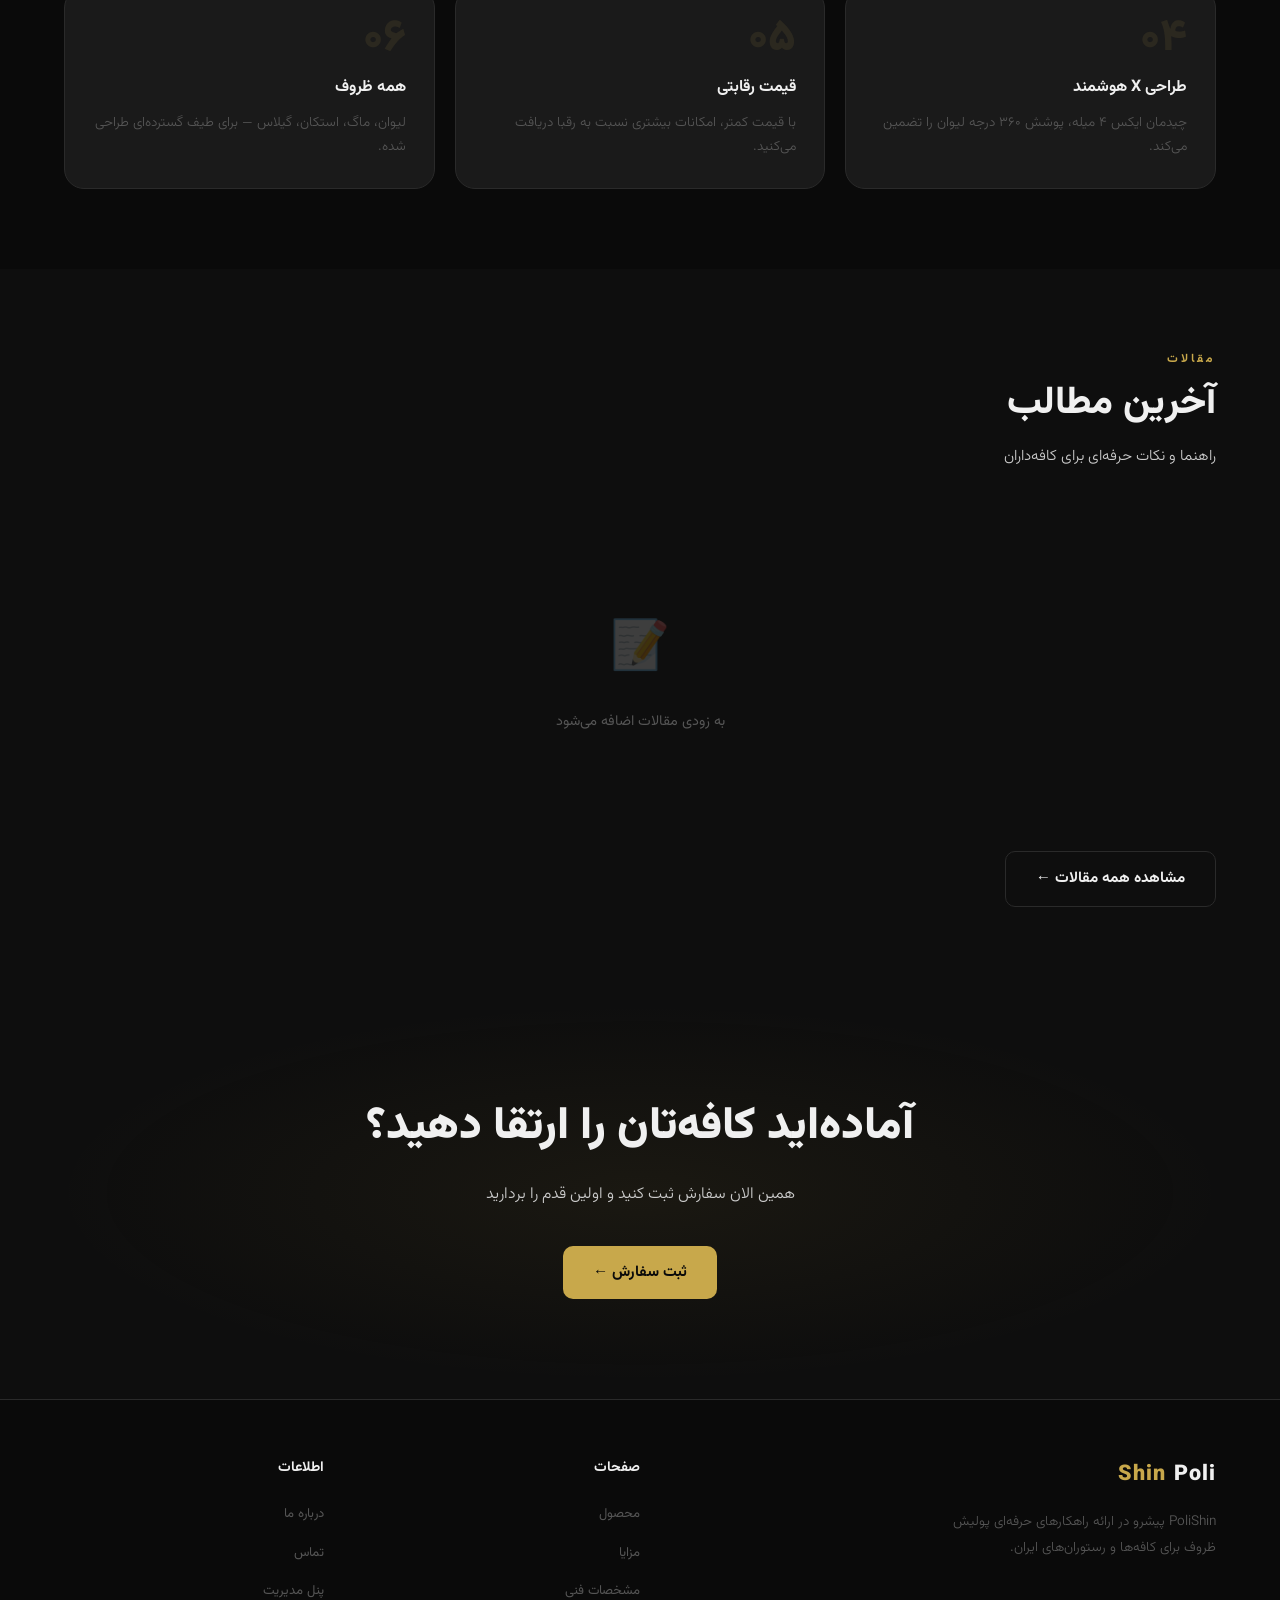
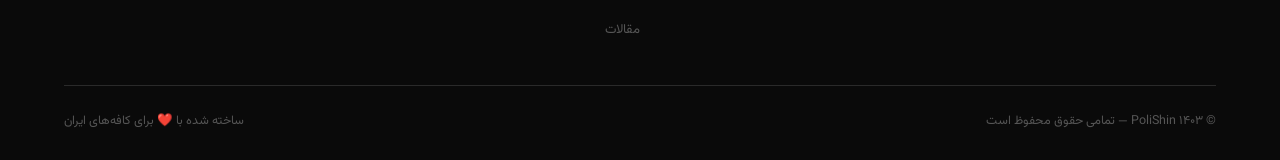
==== commit 68fa7a0b: "add CMS frontend" ====
--- a/index.html
+++ b/index.html
@@ -5,89 +5,44 @@
   <meta name="viewport" content="width=device-width, initial-scale=1.0"/>
   <meta name="description" content="PoliShin — دستگاه حرفه‌ای پولیش لیوان و ظروف شیشه‌ای برای کافه‌ها و رستوران‌ها"/>
   <meta name="keywords" content="پولیش لیوان,دستگاه پولیش کافه,براق کردن لیوان,تجهیزات کافه,PoliShin"/>
+  <meta property="og:title" content="PoliShin | پولیش حرفه‌ای برای کافه شما"/>
+  <meta property="og:description" content="دستگاه پولیش لیوان با تکنولوژی گرما و چرخش هوشمند"/>
+  <meta property="og:type" content="website"/>
   <title>PoliShin | پولیش حرفه‌ای برای کافه شما</title>
   <link rel="preconnect" href="https://fonts.googleapis.com"/>
   <link rel="preconnect" href="https://fonts.gstatic.com" crossorigin/>
   <link href="https://fonts.googleapis.com/css2?family=Vazirmatn:wght@300;400;500;700;900&display=swap" rel="stylesheet"/>
   <link rel="stylesheet" href="css/style.css"/>
   <style>
-    .hero {
-      min-height: 100vh;
-      display: flex;
-      align-items: center;
-      padding: 120px 5% 80px;
-      gap: 60px;
-      position: relative;
-      overflow: hidden;
-    }
-    .hero::before {
-      content: '';
-      position: absolute;
-      inset: 0;
-      background: radial-gradient(ellipse at 65% 50%, rgba(200,168,75,0.07) 0%, transparent 60%),
-                  radial-gradient(ellipse at 20% 80%, rgba(192,192,192,0.04) 0%, transparent 50%);
-      pointer-events: none;
-    }
-    .hero-content { flex: 1; max-width: 560px; position: relative; z-index: 2; }
-    .hero-badge {
-      display: inline-flex; align-items: center; gap: 8px;
-      background: rgba(200,168,75,0.1); border: 1px solid rgba(200,168,75,0.3);
-      color: var(--gold); padding: 5px 16px; border-radius: 100px;
-      font-size: 0.8rem; margin-bottom: 24px;
-    }
-    .hero-badge::before {
-      content: ''; width: 6px; height: 6px; border-radius: 50%;
-      background: var(--gold); animation: pulse 2s infinite;
-    }
-    @keyframes pulse { 0%,100%{opacity:1;transform:scale(1)} 50%{opacity:.4;transform:scale(.8)} }
-    .hero h1 { font-size: clamp(2.4rem,5vw,3.8rem); font-weight: 900; line-height: 1.2; margin-bottom: 20px; }
-    .hero h1 em { color: var(--gold); font-style: normal; }
-    .hero p { font-size: 1.05rem; color: var(--white2); font-weight: 300; line-height: 2; margin-bottom: 36px; }
-    .hero-actions { display: flex; gap: 14px; flex-wrap: wrap; }
-    .hero-visual { flex: 1; display: flex; justify-content: center; align-items: center; position: relative; z-index: 2; }
-    .hero-img {
-      width: 420px; height: 420px;
-      border-radius: var(--radlg);
-      background: var(--black3);
-      border: 1px solid var(--gray2);
-      display: flex; flex-direction: column; align-items: center; justify-content: center; gap: 12px;
-      color: var(--gray); font-size: 0.82rem;
-      position: relative; overflow: hidden;
-    }
-    .hero-img::before {
-      content: ''; position: absolute; inset: -1px; border-radius: var(--radlg);
-      background: linear-gradient(135deg, rgba(200,168,75,0.25), transparent, rgba(192,192,192,0.08));
-      pointer-events: none;
-    }
-    .hero-img .big-icon { font-size: 5rem; opacity: 0.1; }
-
-    /* why grid */
-    .why-grid { display: grid; grid-template-columns: repeat(3,1fr); gap: 20px; }
-    .why-num { font-size: 2.8rem; font-weight: 900; color: rgba(200,168,75,0.1); line-height: 1; margin-bottom: 12px; }
-    .why-card h3 { font-size: 1rem; font-weight: 700; margin-bottom: 8px; }
-    .why-card p { font-size: 0.85rem; color: var(--gray); font-weight: 300; line-height: 1.8; }
-
-    /* cta */
-    .cta-section {
-      padding: 100px 5%; text-align: center;
-      background: rgba(17,17,17,0.7); position: relative; overflow: hidden;
-    }
-    .cta-section::before {
-      content: ''; position: absolute; inset: 0;
-      background: radial-gradient(ellipse at center, rgba(200,168,75,0.07), transparent 65%);
-    }
-    .cta-section h2 { font-size: clamp(1.8rem,3.5vw,2.8rem); font-weight: 900; margin-bottom: 14px; position: relative; }
-    .cta-section p { color: var(--white2); font-size: 1rem; font-weight: 300; margin-bottom: 36px; position: relative; }
-
-    @media(max-width:900px){
-      .hero{flex-direction:column;padding:100px 5% 60px;}
-      .hero-img{width:100%;max-width:340px;height:280px;}
-      .why-grid{grid-template-columns:1fr;}
-    }
+    .hero{min-height:100vh;display:flex;align-items:center;padding:120px 5% 80px;gap:60px;position:relative;overflow:hidden;}
+    .hero::before{content:'';position:absolute;inset:0;background:radial-gradient(ellipse at 65% 50%,rgba(200,168,75,0.07) 0%,transparent 60%);pointer-events:none;}
+    .hero-content{flex:1;max-width:560px;position:relative;z-index:2;}
+    .hero-badge{display:inline-flex;align-items:center;gap:8px;background:rgba(200,168,75,0.1);border:1px solid rgba(200,168,75,0.3);color:var(--gold);padding:5px 16px;border-radius:100px;font-size:0.8rem;margin-bottom:24px;}
+    .hero-badge::before{content:'';width:6px;height:6px;border-radius:50%;background:var(--gold);animation:pulse 2s infinite;}
+    @keyframes pulse{0%,100%{opacity:1;transform:scale(1)}50%{opacity:.4;transform:scale(.8)}}
+    .hero h1{font-size:clamp(2.4rem,5vw,3.8rem);font-weight:900;line-height:1.2;margin-bottom:20px;}
+    .hero h1 em{color:var(--gold);font-style:normal;}
+    .hero p{font-size:1.05rem;color:var(--white2);font-weight:300;line-height:2;margin-bottom:36px;}
+    .hero-actions{display:flex;gap:14px;flex-wrap:wrap;}
+    .hero-visual{flex:1;display:flex;justify-content:center;align-items:center;position:relative;z-index:2;}
+    .hero-img{width:420px;height:420px;border-radius:var(--radlg);background:var(--black3);border:1px solid var(--gray2);display:flex;flex-direction:column;align-items:center;justify-content:center;gap:12px;color:var(--gray);font-size:0.82rem;position:relative;overflow:hidden;}
+    .hero-img::before{content:'';position:absolute;inset:-1px;border-radius:var(--radlg);background:linear-gradient(135deg,rgba(200,168,75,0.25),transparent);pointer-events:none;}
+    .hero-img .big-icon{font-size:5rem;opacity:0.1;}
+    .why-grid{display:grid;grid-template-columns:repeat(3,1fr);gap:20px;}
+    .why-num{font-size:2.8rem;font-weight:900;color:rgba(200,168,75,0.1);line-height:1;margin-bottom:12px;}
+    .why-card h3{font-size:1rem;font-weight:700;margin-bottom:8px;}
+    .why-card p{font-size:0.85rem;color:var(--gray);font-weight:300;line-height:1.8;}
+    .cta-section{padding:100px 5%;text-align:center;background:rgba(17,17,17,0.7);position:relative;overflow:hidden;}
+    .cta-section::before{content:'';position:absolute;inset:0;background:radial-gradient(ellipse at center,rgba(200,168,75,0.07),transparent 65%);}
+    .cta-section h2{font-size:clamp(1.8rem,3.5vw,2.8rem);font-weight:900;margin-bottom:14px;position:relative;}
+    .cta-section p{color:var(--white2);font-size:1rem;font-weight:300;margin-bottom:36px;position:relative;}
+    .social-links{display:flex;gap:10px;margin-top:14px;flex-wrap:wrap;}
+    .social-link{display:none;align-items:center;gap:7px;color:var(--white2);text-decoration:none;font-size:0.8rem;padding:7px 14px;border:1px solid var(--gray2);border-radius:8px;transition:var(--ease);}
+    .social-link:hover{border-color:var(--gold);color:var(--gold);}
+    @media(max-width:900px){.hero{flex-direction:column;padding:100px 5% 60px;}.hero-img{width:100%;max-width:340px;height:280px;}.why-grid{grid-template-columns:1fr;}}
   </style>
 </head>
 <body>
-
 <canvas id="bg-canvas"></canvas>
 <nav>
   <a href="index.html" class="logo">Poli<span>Shin</span></a>
@@ -103,34 +58,31 @@
   <button class="nav-toggle" aria-label="منو"><span></span><span></span><span></span></button>
 </nav>
 
-<!-- HERO -->
 <section class="hero">
   <div class="hero-content">
-    <div class="hero-badge">تکنولوژی جدید پولیش ظروف</div>
-    <h1>کافه شما لایق<br/><em>براق‌ترین</em> لیوان‌هاست</h1>
-    <p>PoliShin با ترکیب گرما و چرخش هوشمند، لیوان‌ها و ظروف شیشه‌ای شما را در کمترین زمان، بهداشتی و کاملاً براق می‌کند.</p>
+    <div class="hero-badge"><span data-cms="hero_badge">تکنولوژی جدید پولیش ظروف</span></div>
+    <h1><span data-cms="hero_title_1">کافه شما لایق</span><br/><em data-cms="hero_title_2">براق‌ترین لیوان‌هاست</em></h1>
+    <p data-cms="hero_description">PoliShin با ترکیب گرما و چرخش هوشمند، لیوان‌ها و ظروف شیشه‌ای شما را در کمترین زمان، بهداشتی و کاملاً براق می‌کند.</p>
     <div class="hero-actions">
       <a href="pages/contact.html" class="btn btn-gold">ثبت سفارش ←</a>
       <a href="pages/product.html" class="btn btn-outline">بیشتر بدانید</a>
     </div>
   </div>
   <div class="hero-visual">
-    <div class="hero-img">
+    <div class="hero-img" data-cms="hero_image">
       <div class="big-icon">📷</div>
       <span>تصویر محصول</span>
     </div>
   </div>
 </section>
 
-<!-- STATS -->
 <div class="stats-bar">
-  <div class="stat-item"><span class="stat-num" data-count="5" data-suffix=" میله">0</span><div class="stat-label">پولیش همزمان</div></div>
-  <div class="stat-item"><span class="stat-num" data-count="360" data-suffix="°">0</span><div class="stat-label">چرخش کامل</div></div>
-  <div class="stat-item"><span class="stat-num" data-count="100" data-suffix="٪">0</span><div class="stat-label">بهداشتی</div></div>
-  <div class="stat-item"><span class="stat-num" data-count="30" data-suffix="٪">0</span><div class="stat-label">ارزان‌تر از رقبا</div></div>
+  <div class="stat-item"><span class="stat-num" data-cms="stat_1_number">۵ میله</span><div class="stat-label" data-cms="stat_1_label">پولیش همزمان</div></div>
+  <div class="stat-item"><span class="stat-num" data-cms="stat_2_number">۳۶۰°</span><div class="stat-label" data-cms="stat_2_label">چرخش کامل</div></div>
+  <div class="stat-item"><span class="stat-num" data-cms="stat_3_number">۱۰۰٪</span><div class="stat-label" data-cms="stat_3_label">بهداشتی</div></div>
+  <div class="stat-item"><span class="stat-num" data-cms="stat_4_number">۳۰٪</span><div class="stat-label" data-cms="stat_4_label">ارزان‌تر از رقبا</div></div>
 </div>
 
-<!-- WHY -->
 <section class="section">
   <div class="section-header fade-up">
     <span class="eyebrow">چرا PoliShin؟</span>
@@ -147,34 +99,32 @@
   </div>
 </section>
 
-<!-- LATEST ARTICLES -->
-<section class="section section-alt" id="articles-preview">
+<section class="section section-alt">
   <div class="section-header fade-up">
     <span class="eyebrow">مقالات</span>
     <h2 class="section-title">آخرین مطالب</h2>
     <p class="section-sub">راهنما و نکات حرفه‌ای برای کافه‌داران</p>
   </div>
-  <div id="home-articles">
-    <div class="loading"><div class="spinner"></div></div>
-  </div>
-  <div style="margin-top:36px;" class="fade-up">
-    <a href="pages/articles.html" class="btn btn-outline">مشاهده همه مقالات ←</a>
-  </div>
+  <div id="home-articles"><div class="loading"><div class="spinner"></div></div></div>
+  <div style="margin-top:36px;" class="fade-up"><a href="pages/articles.html" class="btn btn-outline">مشاهده همه مقالات ←</a></div>
 </section>
 
-<!-- CTA -->
 <section class="cta-section">
   <h2 class="fade-up">آماده‌اید کافه‌تان را ارتقا دهید؟</h2>
   <p class="fade-up delay-1">همین الان سفارش ثبت کنید و اولین قدم را بردارید</p>
   <a href="pages/contact.html" class="btn btn-gold fade-up delay-2">ثبت سفارش ←</a>
 </section>
 
-<!-- FOOTER -->
 <footer>
   <div class="footer-grid">
     <div class="footer-about">
       <a href="index.html" class="logo">Poli<span>Shin</span></a>
       <p>PoliShin پیشرو در ارائه راهکارهای حرفه‌ای پولیش ظروف برای کافه‌ها و رستوران‌های ایران.</p>
+      <div class="social-links">
+        <a href="#" class="social-link" data-cms="contact_instagram">📸 اینستاگرام</a>
+        <a href="#" class="social-link" data-cms="contact_telegram">✈️ تلگرام</a>
+        <a href="#" class="social-link" data-cms="contact_whatsapp">💬 واتساپ</a>
+      </div>
     </div>
     <div class="footer-col"><h4>صفحات</h4><ul>
       <li><a href="pages/product.html">محصول</a></li>
@@ -195,34 +145,18 @@
 </footer>
 
 <script src="js/main.js"></script>
+<script src="js/cms.js"></script>
 <script>
-const API = 'https://polishin-backend-production.up.railway.app/api';
-async function loadHomeArticles() {
-  const el = document.getElementById('home-articles');
-  try {
-    const res = await fetch(`${API}/articles?limit=3`);
-    const json = await res.json();
-    if (!json.success || !json.data.length) {
-      el.innerHTML = '<div class="empty-state"><div class="empty-icon">📝</div><p>به زودی مقالات اضافه می‌شود</p></div>';
-      return;
-    }
-    el.innerHTML = `<div class="articles-grid">${json.data.map(a => `
-      <a href="pages/article.html?slug=${a.slug}" class="article-card fade-up">
-        <div class="article-thumb">${a.image ? `<img src="${'https://polishin-backend-production.up.railway.app'}${a.image}" alt="${a.title}"/>` : '<span>تصویر مقاله</span>'}</div>
-        <div class="article-body">
-          <span class="article-tag">${a.category}</span>
-          <h3>${a.title}</h3>
-          <p>${a.summary.substring(0,100)}...</p>
-          <div class="article-meta">
-            <span class="article-date">${new Date(a.createdAt).toLocaleDateString('fa-IR')}</span>
-            <span class="article-read">${a.readTime} ←</span>
-          </div>
-        </div>
-      </a>`).join('')}</div>`;
-    document.querySelectorAll('.fade-up').forEach(el => observer.observe(el));
-  } catch {
-    el.innerHTML = '<div class="empty-state"><div class="empty-icon">📝</div><p>به زودی مقالات اضافه می‌شود</p></div>';
-  }
+const _API='https://polishin-backend-production.up.railway.app/api';
+const _BACKEND='https://polishin-backend-production.up.railway.app';
+async function loadHomeArticles(){
+  const el=document.getElementById('home-articles');
+  try{
+    const res=await fetch(`${_API}/articles?limit=3`);
+    const json=await res.json();
+    if(!json.success||!json.data.length){el.innerHTML='<div class="empty-state"><div class="empty-icon">📝</div><p>به زودی مقالات اضافه می‌شود</p></div>';return;}
+    el.innerHTML=`<div class="articles-grid">${json.data.map(a=>`<a href="pages/article.html?slug=${a.slug}" class="article-card fade-up"><div class="article-thumb">${a.image?`<img src="${_BACKEND}${a.image}" alt="${a.title}"/>`:'<span>تصویر مقاله</span>'}</div><div class="article-body"><span class="article-tag">${a.category}</span><h3>${a.title}</h3><p>${a.summary.substring(0,100)}...</p><div class="article-meta"><span class="article-date">${new Date(a.createdAt).toLocaleDateString('fa-IR')}</span><span class="article-read">${a.readTime} ←</span></div></div></a>`).join('')}</div>`;
+  }catch{el.innerHTML='<div class="empty-state"><div class="empty-icon">📝</div><p>به زودی مقالات اضافه می‌شود</p></div>';}
 }
 loadHomeArticles();
 </script>
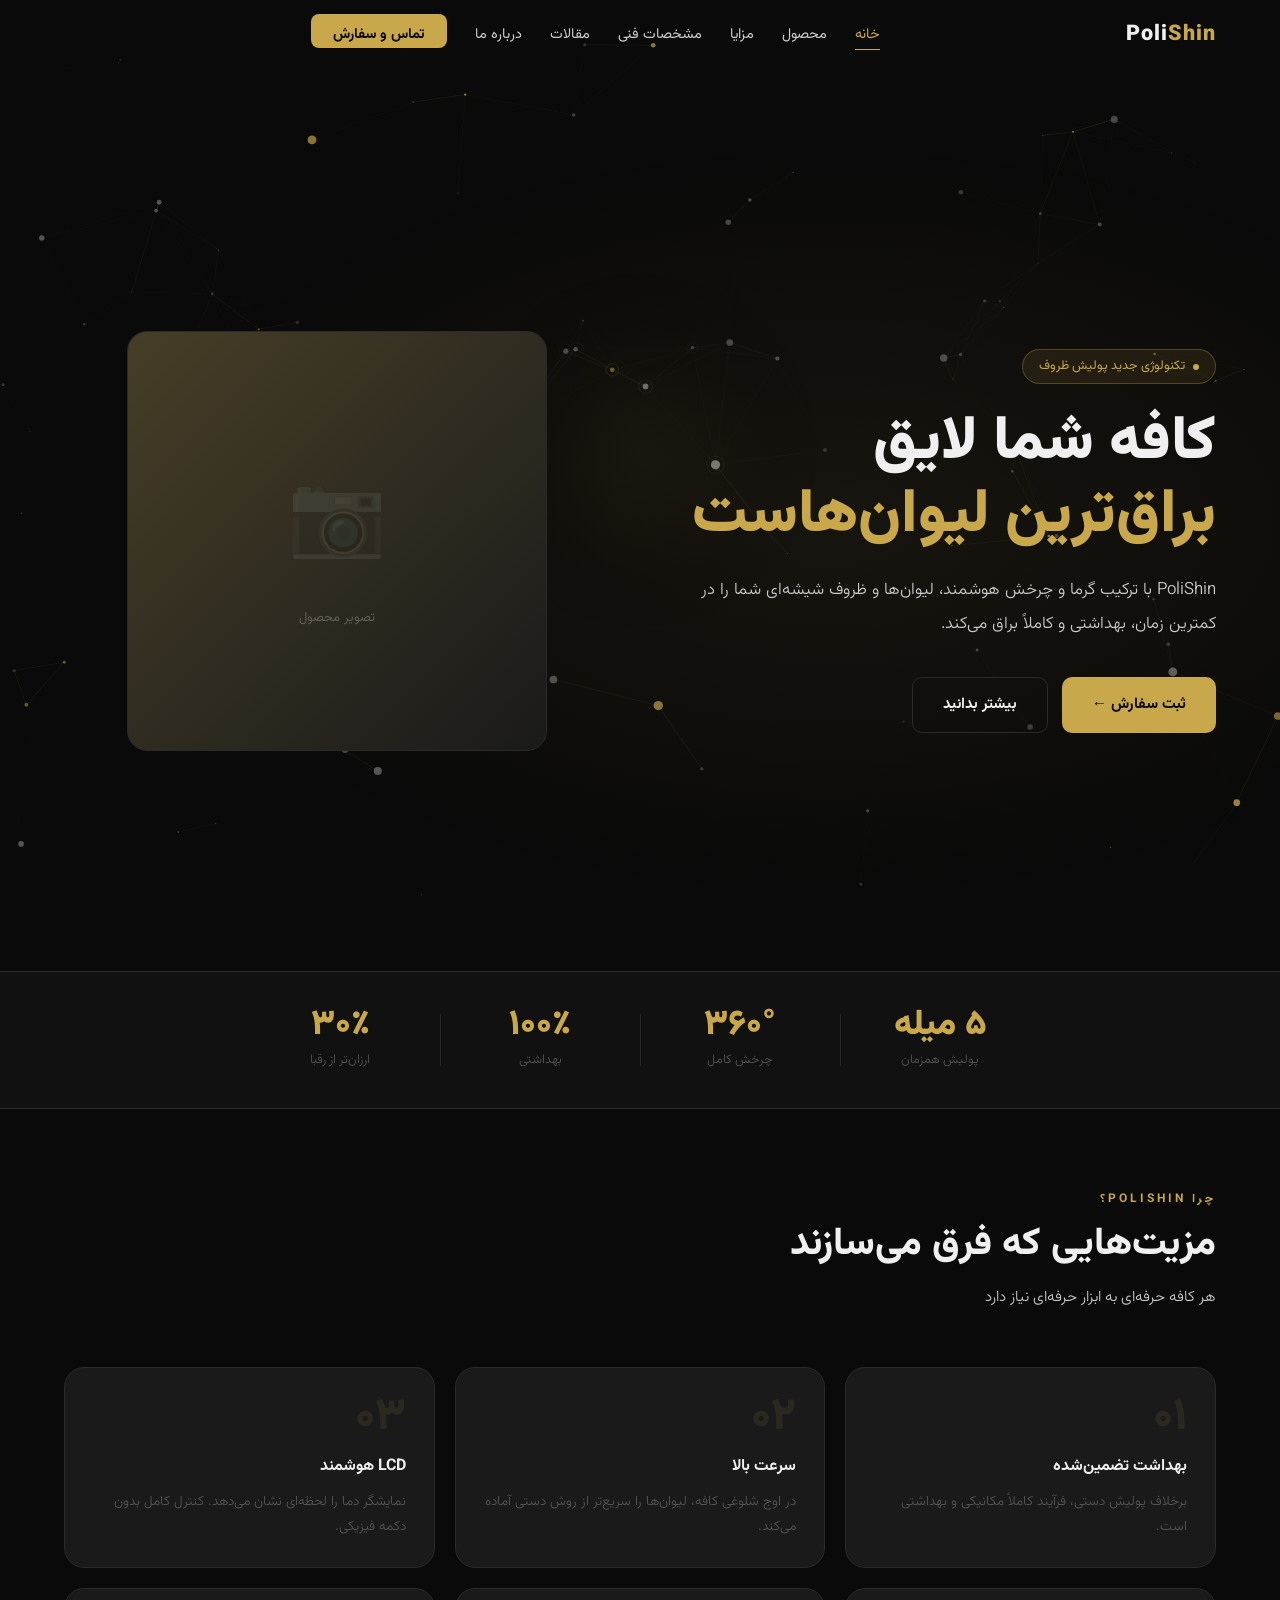
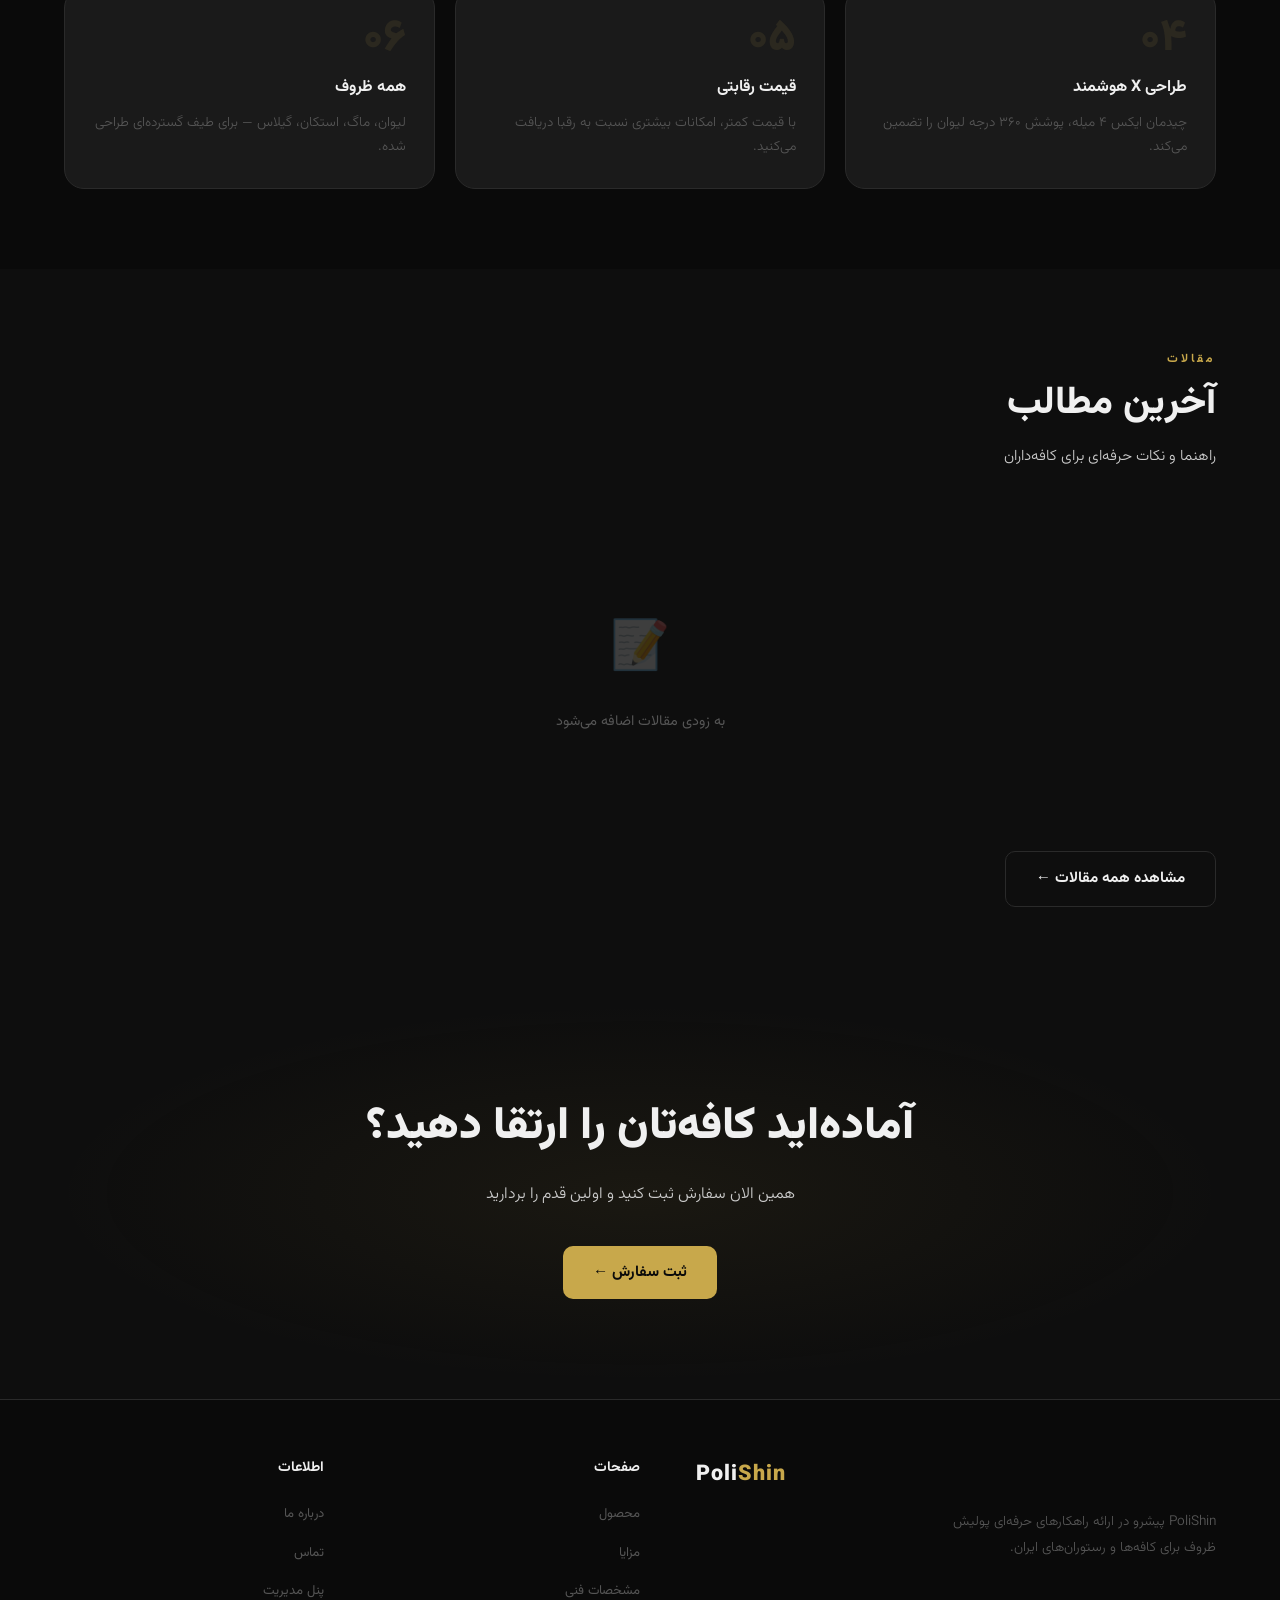
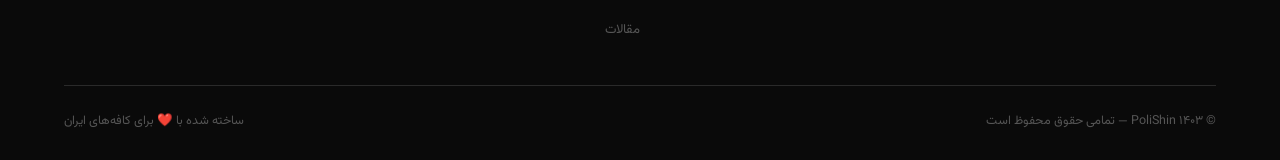
==== commit 12646c6f: "fix logo and articles" ====
--- a/index.html
+++ b/index.html
@@ -45,7 +45,7 @@
 <body>
 <canvas id="bg-canvas"></canvas>
 <nav>
-  <a href="index.html" class="logo">Poli<span>Shin</span></a>
+  <a href="index.html" class="logo">Poli<span style="color:#c8a84b">Shin</span></a>
   <ul class="nav-links">
     <li><a href="index.html" class="active">خانه</a></li>
     <li><a href="pages/product.html">محصول</a></li>
@@ -118,7 +118,7 @@
 <footer>
   <div class="footer-grid">
     <div class="footer-about">
-      <a href="index.html" class="logo">Poli<span>Shin</span></a>
+      <a href="index.html" class="logo">Poli<span style="color:#c8a84b">Shin</span></a>
       <p>PoliShin پیشرو در ارائه راهکارهای حرفه‌ای پولیش ظروف برای کافه‌ها و رستوران‌های ایران.</p>
       <div class="social-links">
         <a href="#" class="social-link" data-cms="contact_instagram">📸 اینستاگرام</a>
--- a/css/style.css
+++ b/css/style.css
@@ -75,7 +75,9 @@
   letter-spacing: 1px;
   display: flex;
   align-items: center;
-  gap: 8px;
+  gap: 0;
+  direction: ltr;
+  unicode-bidi: bidi-override;
 }
 .logo span { color: var(--gold); }
 
